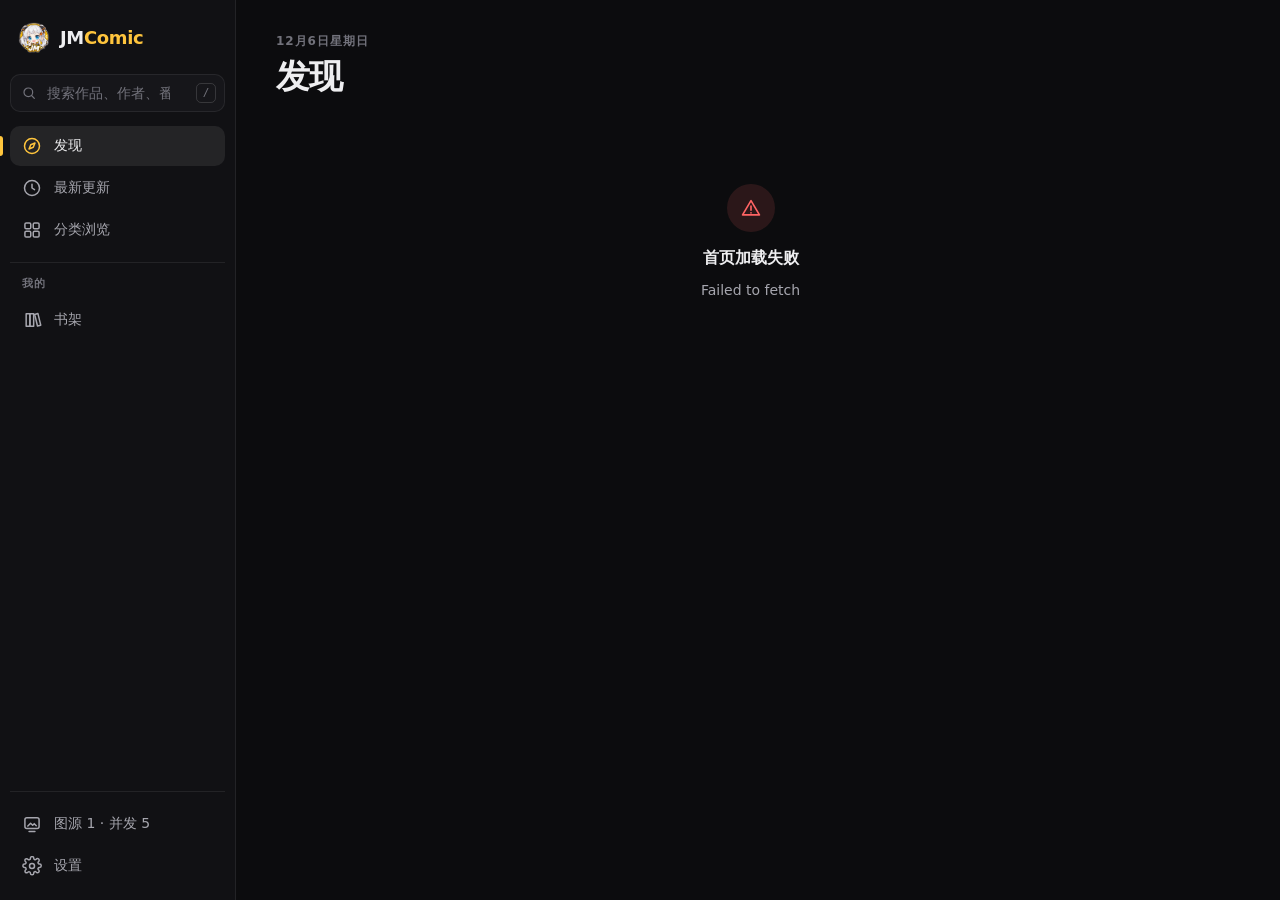
==== index.html @ 0bddd1e0 "Remove common tags section from homepage" ====
<!doctype html>
<html lang="zh-CN">
<head>
    <meta charset="utf-8" />
    <meta name="viewport" content="width=device-width, initial-scale=1, viewport-fit=cover" />
    <meta name="theme-color" content="#0c0c0e" media="(min-width: 1100px) and (min-height: 600px)" />
    <meta name="color-scheme" content="dark" />
    <meta name="apple-mobile-web-app-status-bar-style" content="black-translucent" />
    <link rel="icon" href="./image/b5c2a091-eb74-4b78-99dd-b52dc2a1dfe5.png" />
    <link rel="apple-touch-icon" href="./image/b5c2a091-eb74-4b78-99dd-b52dc2a1dfe5.png" />
    <title>发现 · JMComic</title>
    <link rel="stylesheet" href="./style/app.css" />
    <link rel="stylesheet" href="./style/home.css" />
</head>
<body data-page="index">
    <a class="skip-link" href="#main">跳到主要内容</a>
    <main class="app-main" id="main" tabindex="-1">
        <div class="page home">
            <header class="page-head">
                <div class="page-head-copy">
                    <span class="eyebrow" data-today></span>
                    <h1 class="page-title">发现</h1>
                </div>
            </header>

            <div class="home-layout">
                <section class="random" aria-labelledby="random-title" aria-busy="true">
                    <div class="random-backdrop" aria-hidden="true"><img alt="" /></div>
                    <div class="random-media">
                        <a class="cover random-cover" data-random-cover aria-disabled="true"><img alt="" /></a>
                        <div class="random-pager">
                            <button class="icon-btn" type="button" data-random-prev aria-label="上一本（较早的随机结果）" disabled><svg viewBox="0 0 24 24" width="24" height="24" aria-hidden="true" fill="none" stroke="currentColor" stroke-width="1.8" stroke-linecap="round" stroke-linejoin="round"><path d="m15 6-6 6 6 6"/></svg></button>
                            <span class="random-position mono" data-random-position aria-live="polite">—</span>
                            <button class="icon-btn" type="button" data-random-next aria-label="下一本（较新的随机结果）" disabled><svg viewBox="0 0 24 24" width="24" height="24" aria-hidden="true" fill="none" stroke="currentColor" stroke-width="1.8" stroke-linecap="round" stroke-linejoin="round"><path d="m9 6 6 6-6 6"/></svg></button>
                        </div>
                    </div>
                    <div class="random-copy">
                        <p class="random-kicker">
                            <span class="random-label">随机一本</span>
                            <span class="mono" data-random-id>JM ———</span>
                            <span class="random-status" data-random-status>正在抽取</span>
                        </p>
                        <h2 class="random-title" id="random-title" data-random-title>正在寻找一本有效的作品…</h2>
                        <p class="random-author" data-random-author>&nbsp;</p>
                        <p class="random-description" data-random-description></p>
                        <div class="tag-list random-tags" data-random-tags></div>
                        <dl class="random-stats">
                            <div><dt>章节</dt><dd class="num" data-random-chapters>—</dd></div>
                            <div><dt>页数</dt><dd class="num" data-random-pages>—</dd></div>
                            <div><dt>评论</dt><dd class="num" data-random-comments>—</dd></div>
                            <div><dt>发布</dt><dd class="num" data-random-date>—</dd></div>
                        </dl>
                        <div class="random-actions">
                            <a class="btn btn-primary" data-random-open aria-disabled="true">查看详情</a>
                            <button class="btn btn-outline" type="button" data-random-trigger><svg viewBox="0 0 24 24" width="24" height="24" aria-hidden="true" fill="none" stroke="currentColor" stroke-width="1.8" stroke-linecap="round" stroke-linejoin="round"><path d="M16 4h4v4"/><path d="M4 20 20 4"/><path d="M20 16v4h-4"/><path d="m15 15 5 5"/><path d="M4 4l5 5"/></svg><span data-random-trigger-label>换一本</span></button>
                            <button class="btn btn-outline" type="button" data-random-later hidden><svg viewBox="0 0 24 24" width="24" height="24" aria-hidden="true" fill="none" stroke="currentColor" stroke-width="1.8" stroke-linecap="round" stroke-linejoin="round"><circle cx="12" cy="12" r="8.5"/><path d="M12 7.5V12l3 2"/></svg><span>稍后再看</span></button>
                            <a class="btn btn-ghost" href="./library.html?view=random" data-navigation="same-tab">随机历史</a>
                        </div>
                    </div>
                </section>

                <div class="home-side">
                    <section class="section continue later" aria-labelledby="later-title" hidden>
                        <div class="section-head">
                            <h2 class="section-title" id="later-title">稍后再看</h2>
                            <a class="section-link" href="./library.html?view=later" data-navigation="same-tab">全部</a>
                        </div>
                        <ol class="continue-list later-list"></ol>
                    </section>

                    <section class="section continue reading" aria-labelledby="continue-title" hidden>
                        <div class="section-head">
                            <h2 class="section-title" id="continue-title">继续阅读</h2>
                            <a class="section-link" href="./library.html?view=history" data-navigation="same-tab">全部</a>
                        </div>
                        <ol class="continue-list"></ol>
                    </section>
                </div>


                <div class="shelves" aria-busy="true" aria-live="polite">
                    <div class="loading-row" role="status"><span class="spinner" aria-hidden="true"></span><span>正在整理今日书架</span></div>
                </div>
            </div>
        </div>
    </main>
    <script type="module" src="./src/pages/index.js"></script>
</body>
</html>
---- style/app.css ----
/*
 * JMComic V2 design system.
 * One dark material family: every surface is a luminance step above the canvas,
 * separated by hairlines rather than heavy boxes. The brand yellow is the only accent.
 */

:root {
    color-scheme: dark;

    /* Luminance ladder */
    --bg: #0c0c0e;
    --bg-raised: #111114;
    --surface: #16161a;
    --surface-2: #1d1d22;
    --surface-3: #26262c;
    --elevated: #1f1f24;
    --overlay: rgba(4, 4, 6, 0.62);

    /* Ink */
    --text: #eeeef0;
    --text-2: #a6a6ae;
    --text-3: #72727b;
    --text-inverse: #16120a;

    /* Lines */
    --line: rgba(255, 255, 255, 0.075);
    --line-strong: rgba(255, 255, 255, 0.14);
    --line-inset: inset 0 0 0 1px rgba(255, 255, 255, 0.06);

    /* Brand + semantic */
    --accent: #ffc53d;
    --accent-hover: #ffd466;
    --accent-press: #e9b12e;
    --accent-soft: rgba(255, 197, 61, 0.13);
    --accent-line: rgba(255, 197, 61, 0.42);
    --accent-text: #ffd36b;
    --success: #43d492;
    --success-soft: rgba(67, 212, 146, 0.13);
    --warning: #ff9447;
    --warning-soft: rgba(255, 148, 71, 0.14);
    --error: #ff6464;
    --error-soft: rgba(255, 100, 100, 0.13);
    --info: #66b8ff;
    --info-soft: rgba(102, 184, 255, 0.14);

    /* Interaction washes */
    --hover: rgba(255, 255, 255, 0.055);
    --active: rgba(255, 255, 255, 0.095);
    --selected: rgba(255, 255, 255, 0.08);
    --focus-ring: 0 0 0 2px var(--bg), 0 0 0 4px rgba(255, 197, 61, 0.78);

    /* Materials */
    --material: rgba(22, 22, 26, 0.78);
    --material-strong: rgba(18, 18, 21, 0.9);
    --blur: saturate(1.5) blur(22px);

    /* Depth */
    --shadow-1: 0 1px 2px rgba(0, 0, 0, 0.35);
    --shadow-2: 0 10px 28px -8px rgba(0, 0, 0, 0.6), 0 2px 6px rgba(0, 0, 0, 0.3);
    --shadow-3: 0 24px 60px -12px rgba(0, 0, 0, 0.72), 0 4px 12px rgba(0, 0, 0, 0.35);

    /* Shape */
    --r-xs: 6px;
    --r-sm: 8px;
    --r-md: 10px;
    --r-lg: 14px;
    --r-xl: 18px;

    /* Type */
    --font: -apple-system, BlinkMacSystemFont, "SF Pro Text", "PingFang SC", "Hiragino Sans GB", "Noto Sans CJK SC", "Microsoft YaHei", system-ui, sans-serif;
    --font-display: -apple-system, BlinkMacSystemFont, "SF Pro Display", "PingFang SC", "Hiragino Sans GB", system-ui, sans-serif;
    --font-mono: ui-monospace, "SF Mono", SFMono-Regular, Menlo, Consolas, monospace;

    /* Motion */
    --ease: cubic-bezier(0.2, 0.8, 0.2, 1);
    --ease-out: cubic-bezier(0.16, 1, 0.3, 1);
    --t-fast: 120ms;
    --t-med: 220ms;
    --t-slow: 360ms;

    /* Safe areas */
    --safe-top: env(safe-area-inset-top, 0px);
    --safe-right: env(safe-area-inset-right, 0px);
    --safe-bottom: env(safe-area-inset-bottom, 0px);
    --safe-left: env(safe-area-inset-left, 0px);

    /* Layout (compact defaults: iPhone portrait) */
    --gutter: 16px;
    --nav-w: 0px;
    --tabbar-h: 0px;
    --chrome-bottom: var(--safe-bottom);
    --card-min: 136px;
    --content-max: 1560px;
    --measure: 68ch;
    --control-h: 44px;
}

@media (min-width: 700px) {
    :root {
        --gutter: 28px;
        --nav-w: 76px;
        --tabbar-h: 0px;
        --chrome-bottom: var(--safe-bottom);
        --card-min: 150px;
        --control-h: 40px;
    }
}

@media (min-width: 1100px) {
    :root {
        --gutter: 40px;
        --nav-w: 236px;
        --card-min: 164px;
    }
}

@media (min-width: 1600px) {
    :root {
        --gutter: 56px;
        --card-min: 176px;
    }
}

@media (pointer: coarse) {
    :root { --control-h: 44px; }
}

/* ---------- Base ---------- */

*,
*::before,
*::after { box-sizing: border-box; }

html {
    /* 长短页面都预留滚动条空间，避免切换时内容横向跳动。 */
    scrollbar-gutter: stable;
    -webkit-text-size-adjust: 100%;
    text-size-adjust: 100%;
    background: var(--bg);
    scroll-padding-top: calc(var(--safe-top) + 16px);
    scroll-padding-bottom: calc(var(--chrome-bottom) + 16px);
}

/* 兼容尚不支持 scrollbar-gutter 的浏览器。 */
@supports not (scrollbar-gutter: stable) {
    html { overflow-y: scroll; }
}

body {
    margin: 0;
    min-height: 100vh;
    min-height: 100dvh;
    background: var(--bg);
    color: var(--text);
    font: 400 15px/1.55 var(--font);
    font-feature-settings: "tnum" 0;
    -webkit-font-smoothing: antialiased;
    -moz-osx-font-smoothing: grayscale;
    -webkit-tap-highlight-color: transparent;
    overflow-wrap: break-word;
}

img { display: block; max-width: 100%; }
svg { flex: none; }
a { color: inherit; text-decoration: none; }
button, input, select, textarea { font: inherit; color: inherit; }
button { cursor: pointer; }
button:disabled { cursor: default; }
h1, h2, h3, h4, p, dl, dd, ul, ol, figure { margin: 0; }
ul, ol { padding: 0; list-style: none; }
[hidden] { display: none !important; }
::selection { background: rgba(255, 197, 61, 0.32); color: #fff; }

:focus { outline: none; }
:focus-visible { outline: none; box-shadow: var(--focus-ring); }

.visually-hidden {
    position: absolute !important;
    width: 1px; height: 1px;
    margin: -1px; padding: 0;
    overflow: hidden;
    clip: rect(0 0 0 0);
    white-space: nowrap;
    border: 0;
}

.skip-link {
    position: fixed;
    top: calc(var(--safe-top) + 8px);
    left: calc(var(--safe-left) + 8px);
    z-index: 60;
    padding: 8px 14px;
    border-radius: var(--r-sm);
    background: var(--accent);
    color: var(--text-inverse);
    font-weight: 600;
    transform: translateY(-160%);
}
.skip-link:focus-visible { transform: none; }

.mono { font-family: var(--font-mono); font-variant-numeric: tabular-nums; letter-spacing: 0; }
.num { font-variant-numeric: tabular-nums; }

/* ---------- App shell ---------- */

.app-main {
    min-height: 100vh;
    min-height: 100dvh;
    padding-left: calc(var(--nav-w) + var(--safe-left));
    padding-right: var(--safe-right);
    padding-bottom: calc(var(--chrome-bottom) + 32px);
}

.page {
    width: 100%;
    max-width: calc(var(--content-max) + var(--gutter) * 2);
    margin: 0 auto;
    padding: calc(var(--safe-top) + 20px) var(--gutter) 0;
}

@media (min-width: 700px) {
    .page { padding-top: calc(var(--safe-top) + 32px); }
}

/* Sidebar / rail */
.app-nav {
    position: fixed;
    inset: 0 auto 0 0;
    z-index: 20;
    display: none;
    flex-direction: column;
    width: calc(var(--nav-w) + var(--safe-left));
    padding: calc(var(--safe-top) + 16px) 10px calc(var(--safe-bottom) + 14px) calc(var(--safe-left) + 10px);
    background: var(--bg-raised);
    border-right: 1px solid var(--line);
    overflow-y: auto;
    overscroll-behavior: contain;
    scrollbar-width: none;
}
.app-nav::-webkit-scrollbar { display: none; }

@media (min-width: 700px) {
    .app-nav { display: flex; }
}

.brand {
    display: flex;
    align-items: center;
    gap: 10px;
    min-height: 44px;
    padding: 0 8px;
    margin-bottom: 14px;
    border-radius: var(--r-md);
}
.brand img {
    width: 32px;
    height: 32px;
    border-radius: 50%;
}
.brand-name {
    font: 800 18px/1 var(--font-display);
    letter-spacing: -0.02em;
}
.brand-name b { color: var(--accent); font-weight: inherit; }

.nav-search {
    position: relative;
    margin: 0 0 14px;
}
.nav-search input {
    width: 100%;
    height: 38px;
    padding: 0 40px 0 36px;
    border: 1px solid var(--line);
    border-radius: var(--r-md);
    background: var(--surface);
    font-size: 14px;
    transition: border-color var(--t-fast) var(--ease), background-color var(--t-fast) var(--ease);
}
.nav-search input::placeholder { color: var(--text-3); }
.nav-search input:focus { border-color: var(--accent-line); background: var(--surface-2); box-shadow: none; }
.nav-search svg {
    position: absolute;
    left: 11px;
    top: 50%;
    width: 16px;
    height: 16px;
    color: var(--text-3);
    transform: translateY(-50%);
    pointer-events: none;
}
.nav-search kbd {
    position: absolute;
    right: 9px;
    top: 50%;
    transform: translateY(-50%);
    min-width: 20px;
    padding: 1px 5px;
    border: 1px solid var(--line-strong);
    border-radius: 5px;
    color: var(--text-3);
    font: 500 11px/16px var(--font-mono);
    text-align: center;
}
.nav-item.nav-search-button { display: none; }

.nav-group { display: grid; gap: 2px; }
.nav-group + .nav-group {
    margin-top: 12px;
    padding-top: 12px;
    border-top: 1px solid var(--line);
}
.nav-label {
    padding: 0 12px 6px;
    color: var(--text-3);
    font-size: 11px;
    font-weight: 600;
    letter-spacing: 0.08em;
}

.nav-item {
    position: relative;
    display: flex;
    align-items: center;
    gap: 12px;
    min-height: 40px;
    padding: 0 12px;
    border: 0;
    border-radius: var(--r-md);
    background: transparent;
    color: var(--text-2);
    font-size: 14px;
    font-weight: 500;
    text-align: left;
    transition: background-color var(--t-fast) var(--ease), color var(--t-fast) var(--ease);
}
.nav-item svg { width: 20px; height: 20px; }
.nav-item[aria-current="page"] {
    background: var(--selected);
    color: var(--text);
}
.nav-item[aria-current="page"] svg { color: var(--accent); }
.nav-item[aria-current="page"]::before {
    content: "";
    position: absolute;
    left: -10px;
    top: 10px;
    bottom: 10px;
    width: 3px;
    border-radius: 0 3px 3px 0;
    background: var(--accent);
}
@media (hover: hover) {
    .nav-item:hover { background: var(--hover); color: var(--text); }
}
.nav-item:active { background: var(--active); }
.nav-item .nav-badge { margin-left: auto; }

.nav-footer {
    display: grid;
    gap: 2px;
    margin-top: auto;
    padding-top: 12px;
    border-top: 1px solid var(--line);
}
.nav-account {
    display: flex;
    align-items: center;
    gap: 10px;
    min-height: 52px;
    padding: 8px 10px;
    border: 0;
    border-radius: var(--r-md);
    background: transparent;
    text-align: left;
}
@media (hover: hover) {
    .nav-account:hover { background: var(--hover); }
}
.nav-account:active { background: var(--active); }
.avatar {
    display: grid;
    place-items: center;
    width: 32px;
    height: 32px;
    border-radius: 50%;
    background: var(--surface-3);
    color: var(--text-2);
    font-size: 13px;
    font-weight: 700;
    flex: none;
}
.avatar.is-configured { background: var(--accent-soft); color: var(--accent-text); box-shadow: inset 0 0 0 1px var(--accent-line); }
.avatar svg { width: 18px; height: 18px; }
.nav-account-copy { display: grid; min-width: 0; line-height: 1.3; }
.nav-account-copy strong { font-size: 14px; font-weight: 600; overflow: hidden; text-overflow: ellipsis; white-space: nowrap; }
.nav-account-copy small { color: var(--text-3); font-size: 12px; }

.badge {
    display: inline-grid;
    place-items: center;
    min-width: 18px;
    height: 18px;
    padding: 0 5px;
    border-radius: 9px;
    background: var(--accent);
    color: var(--text-inverse);
    font: 700 11px/1 var(--font);
    font-variant-numeric: tabular-nums;
}

/* Rail: iPad portrait, iPhone landscape */
@media (min-width: 700px) and (max-width: 1099px) {
    .app-nav { align-items: center; padding-inline: calc(var(--safe-left) + 8px) 8px; }
    .brand { padding: 0; justify-content: center; width: 52px; }
    .brand-name, .nav-label, .nav-item-label, .nav-account-copy, .nav-search { display: none; }
    .nav-item.nav-search-button { display: grid; }
    .nav-group, .nav-footer { width: 100%; justify-items: center; }
    .nav-item {
        flex-direction: column;
        justify-content: center;
        gap: 3px;
        width: 58px;
        min-height: 54px;
        padding: 6px 0;
        font-size: 10.5px;
        font-weight: 600;
        letter-spacing: 0.01em;
    }
    .nav-item .nav-item-short { display: block; }
    .nav-item[aria-current="page"]::before { left: -8px; top: 14px; bottom: 14px; }
    .nav-item .nav-badge { position: absolute; top: 4px; right: 6px; margin: 0; }
    .nav-account { justify-content: center; width: 52px; min-height: 52px; padding: 0; }
}
.nav-item-short { display: none; }

@media (min-width: 700px) and (max-width: 1099px) and (max-height: 520px) {
    .app-nav { padding-top: calc(var(--safe-top) + 8px); }
    .brand { margin-bottom: 6px; min-height: 36px; }
    .brand img { width: 26px; height: 26px; }
    .nav-item { min-height: 42px; }
    .nav-item .nav-item-short { display: none; }
    .nav-group + .nav-group { margin-top: 6px; padding-top: 6px; }
}

/* The masthead stays in flow; navigation opens in a full-screen left drawer. */
.mobile-header {
    padding: var(--safe-top) max(16px, var(--safe-right)) 0 max(16px, var(--safe-left));
    border-bottom: 1px solid var(--line);
}
.mobile-masthead { display: flex; align-items: center; gap: 12px; min-height: 64px; }
.mobile-brand { flex: 1; font: 750 25px/1 var(--font-display); letter-spacing: -1px; }
.mobile-brand b { color: var(--accent); }
.mobile-masthead .icon-btn { background: none; border: 0; }
.mobile-navigation { padding: 8px 0 16px; }
.mobile-navigation .nav-item { min-height: 48px; }
.mobile-navigation .nav-item-label { display: inline; }
.mobile-navigation .nav-item-short { display: none; }
.mobile-menu-actions { border-top: 1px solid var(--line); margin-top: 8px; padding-top: 8px; }
@media (max-width: 699px) {
    body:not(.reader-body) .app-main { min-height: calc(100dvh - 64px - var(--safe-top)); }
    body:not(.reader-body) .app-main .page { padding-top: 20px; }
}
@media (min-width: 700px) { .mobile-header { display: none; } }

/* ---------- Page header ---------- */

.page-head {
    display: flex;
    flex-wrap: wrap;
    align-items: flex-end;
    justify-content: space-between;
    gap: 12px 24px;
    margin-bottom: 24px;
}
.page-head-copy { min-width: 0; max-width: var(--measure); }
.eyebrow {
    display: block;
    margin-bottom: 6px;
    color: var(--text-3);
    font-size: 12px;
    font-weight: 600;
    letter-spacing: 0.08em;
}
.page-title {
    font: 700 28px/1.15 var(--font-display);
    letter-spacing: -0.022em;
}
.page-lede {
    margin-top: 8px;
    color: var(--text-2);
    font-size: 15px;
}
.page-actions { display: flex; flex-wrap: wrap; gap: 8px; }

@media (min-width: 700px) {
    .page-title { font-size: 34px; }
    .page-head { margin-bottom: 32px; }
}

.section { margin-top: 40px; }
.section:first-child { margin-top: 0; }
.section-head {
    display: flex;
    align-items: baseline;
    justify-content: space-between;
    gap: 12px;
    margin-bottom: 14px;
}
.section-title {
    font: 700 19px/1.25 var(--font-display);
    letter-spacing: -0.012em;
}
.section-meta { color: var(--text-3); font-size: 13px; }
.section-link {
    display: inline-flex;
    align-items: center;
    gap: 4px;
    min-height: 32px;
    color: var(--accent-text);
    font-size: 14px;
    font-weight: 500;
}
.section-link svg { width: 14px; height: 14px; }
@media (hover: hover) {
    .section-link:hover { color: var(--accent-hover); }
}

/* ---------- Controls ---------- */

.btn {
    --btn-bg: var(--surface-3);
    --btn-fg: var(--text);
    --btn-hover: #2f2f36;
    --btn-press: #37373f;
    position: relative;
    display: inline-flex;
    align-items: center;
    justify-content: center;
    gap: 8px;
    min-height: var(--control-h);
    padding: 0 16px;
    border: 0;
    border-radius: var(--r-md);
    background: var(--btn-bg);
    color: var(--btn-fg);
    font-size: 15px;
    font-weight: 600;
    line-height: 1.2;
    white-space: nowrap;
    user-select: none;
    -webkit-user-select: none;
    transition: background-color var(--t-fast) var(--ease), color var(--t-fast) var(--ease), transform var(--t-fast) var(--ease), box-shadow var(--t-fast) var(--ease), opacity var(--t-fast) var(--ease);
}
.btn svg { width: 18px; height: 18px; }
@media (hover: hover) {
    .btn:hover:not(:disabled):not([aria-disabled="true"]) { background: var(--btn-hover); }
}
.btn:active:not(:disabled):not([aria-disabled="true"]) { background: var(--btn-press); transform: scale(0.98); }
.btn:disabled,
.btn[aria-disabled="true"] { opacity: 0.42; pointer-events: none; }

.btn-primary {
    --btn-bg: var(--accent);
    --btn-fg: var(--text-inverse);
    --btn-hover: var(--accent-hover);
    --btn-press: var(--accent-press);
}
.btn-ghost {
    --btn-bg: transparent;
    --btn-fg: var(--text-2);
    --btn-hover: var(--hover);
    --btn-press: var(--active);
}
.btn-ghost:hover { color: var(--text); }
.btn-outline {
    --btn-bg: transparent;
    --btn-hover: var(--hover);
    --btn-press: var(--active);
    box-shadow: inset 0 0 0 1px var(--line-strong);
}
.btn-danger { --btn-fg: var(--error); }
.btn-sm { min-height: 34px; padding: 0 12px; font-size: 14px; border-radius: var(--r-sm); }
.btn-block { width: 100%; }
.btn.is-on {
    --btn-bg: var(--accent-soft);
    --btn-fg: var(--accent-text);
    --btn-hover: rgba(255, 197, 61, 0.2);
    --btn-press: rgba(255, 197, 61, 0.26);
}
.btn.is-busy { color: transparent; }
.btn.is-busy::after {
    content: "";
    position: absolute;
    width: 16px;
    height: 16px;
    border: 2px solid var(--btn-fg);
    border-right-color: transparent;
    border-radius: 50%;
    animation: spin 700ms linear infinite;
}

.icon-btn {
    display: inline-grid;
    place-items: center;
    width: var(--control-h);
    height: var(--control-h);
    padding: 0;
    border: 0;
    border-radius: var(--r-md);
    background: transparent;
    color: var(--text-2);
    transition: background-color var(--t-fast) var(--ease), color var(--t-fast) var(--ease), transform var(--t-fast) var(--ease);
}
.icon-btn svg { width: 20px; height: 20px; }
@media (hover: hover) {
    .icon-btn:hover:not(:disabled) { background: var(--hover); color: var(--text); }
}
.icon-btn:active:not(:disabled) { background: var(--active); transform: scale(0.95); }
.icon-btn:disabled, .icon-btn[aria-disabled="true"] { opacity: 0.35; pointer-events: none; }
.icon-btn.is-filled { background: var(--surface-2); color: var(--text); }

/* Chips and segmented choices */
.chip-row {
    display: flex;
    flex-wrap: wrap;
    gap: 8px;
}
.chip-row.is-scroll {
    flex-wrap: nowrap;
    overflow-x: auto;
    margin-inline: calc(var(--gutter) * -1);
    padding-inline: var(--gutter);
    scroll-padding-inline: var(--gutter);
    scrollbar-width: none;
    -webkit-overflow-scrolling: touch;
}
.chip-row.is-scroll::-webkit-scrollbar { display: none; }

.chip {
    display: inline-flex;
    align-items: center;
    gap: 6px;
    flex: none;
    min-height: 34px;
    padding: 0 13px;
    border: 0;
    border-radius: var(--r-sm);
    background: var(--surface-2);
    color: var(--text-2);
    font-size: 14px;
    font-weight: 500;
    white-space: nowrap;
    box-shadow: var(--line-inset);
    transition: background-color var(--t-fast) var(--ease), color var(--t-fast) var(--ease), box-shadow var(--t-fast) var(--ease), transform var(--t-fast) var(--ease);
}
.chip span {
    color: var(--text-3);
    font-size: 12px;
    font-variant-numeric: tabular-nums;
}
@media (hover: hover) {
    .chip:hover:not(:disabled) { background: var(--surface-3); color: var(--text); }
}
.chip:active:not(:disabled) { transform: scale(0.97); }
.chip.active,
.chip[aria-pressed="true"],
.chip[aria-checked="true"] {
    background: var(--accent-soft);
    color: var(--accent-text);
    box-shadow: inset 0 0 0 1px var(--accent-line);
}
.chip.active span, .chip[aria-pressed="true"] span { color: var(--accent-text); opacity: 0.8; }
.chip:disabled { opacity: 0.35; cursor: not-allowed; }
@media (pointer: coarse) { .chip { min-height: 38px; } }

.segmented {
    display: inline-flex;
    gap: 2px;
    padding: 3px;
    border-radius: var(--r-md);
    background: var(--surface);
    box-shadow: var(--line-inset);
    max-width: 100%;
    overflow-x: auto;
    scrollbar-width: none;
}
.segmented::-webkit-scrollbar { display: none; }
.segmented button {
    flex: 1 0 auto;
    min-height: 34px;
    padding: 0 14px;
    border: 0;
    border-radius: 7px;
    background: transparent;
    color: var(--text-2);
    font-size: 14px;
    font-weight: 600;
    white-space: nowrap;
    transition: background-color var(--t-fast) var(--ease), color var(--t-fast) var(--ease);
}
@media (hover: hover) {
    .segmented button:hover { color: var(--text); }
}
.segmented button[aria-selected="true"],
.segmented button[aria-pressed="true"],
.segmented button.active {
    background: var(--surface-3);
    color: var(--text);
    box-shadow: var(--shadow-1);
}
.segmented.is-block { display: flex; width: 100%; }
@media (pointer: coarse) { .segmented button { min-height: 38px; } }

/* Tags (links to search) */
.tag-list { display: flex; flex-wrap: wrap; gap: 6px; }
.tag {
    display: inline-flex;
    align-items: center;
    min-height: 28px;
    padding: 0 10px;
    border-radius: var(--r-xs);
    background: var(--surface-2);
    color: var(--text-2);
    font-size: 13px;
    transition: background-color var(--t-fast) var(--ease), color var(--t-fast) var(--ease);
}
@media (hover: hover) {
    a.tag:hover { background: var(--surface-3); color: var(--text); }
}
a.tag:active { background: var(--active); }
@media (pointer: coarse) { .tag { min-height: 32px; } }
.tag.is-compact { min-height: 22px; padding: 0 7px; font-size: 12px; }
@media (pointer: coarse) { .tag.is-compact { min-height: 26px; } }
.tag-more { background: transparent; color: var(--text-3); box-shadow: var(--line-inset); }

/* Tag and author stances set on the settings page: like / fond / soft avoid / dislike */
[data-preference="like"] { --preference: var(--success); --preference-soft: var(--success-soft); }
[data-preference="fond"] { --preference: var(--info); --preference-soft: var(--info-soft); }
[data-preference="avoid"] { --preference: var(--warning); --preference-soft: var(--warning-soft); }
[data-preference="dislike"] { --preference: var(--error); --preference-soft: var(--error-soft); }
.tag[data-preference], a.tag[data-preference]:hover { background: var(--preference-soft); color: var(--preference); }
.tag[data-preference="dislike"] { text-decoration: line-through; text-decoration-thickness: 1px; }
/* Author hits are badges with a symbol, so they read at a glance and without colour. */
.author-name[data-preference] {
    display: inline-flex;
    align-items: center;
    gap: 3px;
    padding: 0 6px;
    border-radius: var(--r-xs);
    background: var(--preference-soft);
    box-shadow: inset 0 0 0 1px var(--preference);
    color: var(--preference);
    font-weight: 700;
    line-height: 1.5;
    white-space: nowrap;
}
.author-name[data-preference]::before { font-size: 0.85em; }
a.author-name { text-underline-offset: 2px; transition: color var(--t-fast) var(--ease); }
@media (hover: hover) {
    a.author-name:not([data-preference]):hover { color: var(--accent-text); text-decoration: underline; }
    a.author-name[data-preference]:hover { text-decoration: underline; }
}
.author-name[data-preference="like"]::before { content: "♥"; }
.author-name[data-preference="dislike"]::before { content: "✕"; }
@media (hover: hover) {
    a.tag[data-preference]:hover { box-shadow: inset 0 0 0 1px currentColor; }
}
.tag-legend { display: flex; flex-wrap: wrap; gap: 6px 16px; color: var(--text-3); font-size: 12px; }
.tag-legend span { display: inline-flex; align-items: center; gap: 6px; }
.tag-legend span::before { content: ""; width: 8px; height: 8px; border-radius: 50%; background: currentColor; }
.tag-legend [data-preference], .preference-group-title[data-preference] { color: var(--preference); }

/* Forms */
.form { display: grid; gap: 16px; }
.form-grid {
    display: grid;
    gap: 16px;
    grid-template-columns: repeat(auto-fit, minmax(min(100%, 220px), 1fr));
}
.form-grid .span-all { grid-column: 1 / -1; }
.field { display: grid; gap: 7px; min-width: 0; }
.field-label {
    color: var(--text-2);
    font-size: 13px;
    font-weight: 600;
}
.field-hint { color: var(--text-3); font-size: 12.5px; }
.input,
.select,
.textarea {
    width: 100%;
    min-height: var(--control-h);
    padding: 0 13px;
    border: 1px solid var(--line-strong);
    border-radius: var(--r-md);
    background: var(--bg-raised);
    color: var(--text);
    font-size: 16px; /* prevents iOS focus zoom */
    transition: border-color var(--t-fast) var(--ease), box-shadow var(--t-fast) var(--ease), background-color var(--t-fast) var(--ease);
    -webkit-appearance: none;
    appearance: none;
}
@media (min-width: 700px) and (pointer: fine) {
    .input, .select, .textarea { font-size: 14.5px; }
}
.input::placeholder, .textarea::placeholder { color: var(--text-3); }
.input:focus, .select:focus, .textarea:focus {
    border-color: var(--accent-line);
    background: var(--surface);
    box-shadow: 0 0 0 3px rgba(255, 197, 61, 0.14);
}
.input[readonly] { color: var(--text-3); background: transparent; border-style: dashed; }
.input:disabled, .select:disabled { opacity: 0.45; }
.textarea { min-height: 112px; padding: 11px 13px; resize: vertical; line-height: 1.55; }
.select {
    padding-right: 36px;
    background-image: url("data:image/svg+xml,%3Csvg xmlns='http://www.w3.org/2000/svg' viewBox='0 0 16 16' fill='none' stroke='%23a6a6ae' stroke-width='1.6' stroke-linecap='round' stroke-linejoin='round'%3E%3Cpath d='m4 6 4 4 4-4'/%3E%3C/svg%3E");
    background-repeat: no-repeat;
    background-position: right 12px center;
    background-size: 14px;
}
.input[type="number"] { font-variant-numeric: tabular-nums; }

/* Switch row */
.switch {
    display: flex;
    align-items: center;
    gap: 14px;
    min-height: var(--control-h);
    cursor: pointer;
}
.switch input {
    position: relative;
    flex: none;
    width: 44px;
    height: 26px;
    margin: 0;
    border-radius: 13px;
    background: var(--surface-3);
    box-shadow: var(--line-inset);
    cursor: pointer;
    transition: background-color var(--t-med) var(--ease);
    -webkit-appearance: none;
    appearance: none;
}
.switch input::after {
    content: "";
    position: absolute;
    top: 3px;
    left: 3px;
    width: 20px;
    height: 20px;
    border-radius: 50%;
    background: #d6d6db;
    box-shadow: 0 1px 3px rgba(0, 0, 0, 0.4);
    transition: transform var(--t-med) var(--ease-out), background-color var(--t-med) var(--ease);
}
.switch input:checked { background: var(--accent); }
.switch input:checked::after { transform: translateX(18px); background: #fff; }
.switch input:disabled { opacity: 0.4; }
.switch-copy { display: grid; gap: 1px; min-width: 0; }
.switch-copy strong { font-size: 15px; font-weight: 500; }
.switch-copy small { color: var(--text-3); font-size: 12.5px; }

/* Inline status text */
.status-line {
    color: var(--text-2);
    font-size: 13.5px;
    min-height: 20px;
}
.status-line.is-success { color: var(--success); }
.status-line.is-warning { color: var(--warning); }
.status-line.is-error { color: var(--error); }

/* Grouped list (settings-style) */
.group {
    border-radius: var(--r-lg);
    background: var(--surface);
    box-shadow: var(--line-inset);
}
.group-row {
    display: flex;
    align-items: center;
    gap: 14px;
    min-height: 52px;
    padding: 10px 16px;
}
.group-row + .group-row { border-top: 1px solid var(--line); }
a.group-row, button.group-row {
    width: 100%;
    border: 0;
    background: transparent;
    text-align: left;
    transition: background-color var(--t-fast) var(--ease);
}
@media (hover: hover) {
    a.group-row:hover, button.group-row:hover { background: var(--hover); }
}
a.group-row:active, button.group-row:active { background: var(--active); }
.group-row:first-child { border-radius: var(--r-lg) var(--r-lg) 0 0; }
.group-row:last-child { border-radius: 0 0 var(--r-lg) var(--r-lg); }
.group-row:only-child { border-radius: var(--r-lg); }
.group-row > svg { width: 20px; height: 20px; color: var(--text-2); }
.group-row-copy { display: grid; min-width: 0; flex: 1; line-height: 1.35; }
.group-row-copy small { color: var(--text-3); font-size: 12.5px; }
.group-row .chevron { width: 16px; height: 16px; color: var(--text-3); margin-left: auto; }

/* Panels: used sparingly for genuinely grouped tools */
.panel {
    padding: 20px;
    border-radius: var(--r-lg);
    background: var(--surface);
    box-shadow: var(--line-inset);
}
@media (min-width: 700px) {
    .panel { padding: 24px; }
}
.panel-head {
    display: flex;
    align-items: flex-start;
    justify-content: space-between;
    gap: 12px;
    margin-bottom: 18px;
}
.panel-title { font: 650 17px/1.3 var(--font-display); }
.panel-sub { margin-top: 3px; color: var(--text-3); font-size: 13px; }

/* Disclosure */
.disclosure > summary {
    display: flex;
    align-items: center;
    gap: 10px;
    min-height: 44px;
    list-style: none;
    cursor: pointer;
    color: var(--text);
    font-weight: 600;
}
.disclosure > summary::-webkit-details-marker { display: none; }
.disclosure > summary .chevron {
    width: 16px;
    height: 16px;
    margin-left: auto;
    color: var(--text-3);
    transition: transform var(--t-med) var(--ease);
}
.disclosure[open] > summary .chevron { transform: rotate(180deg); }
.disclosure > summary small { color: var(--text-3); font-weight: 400; font-size: 13px; }

/* ---------- Comic cards ---------- */

.comic-grid {
    display: grid;
    grid-template-columns: minmax(0, 1fr);
    gap: 12px;
}
@media (min-width: 700px) {
    .comic-grid { grid-template-columns: repeat(auto-fill, minmax(340px, 1fr)); gap: 16px; }
}

.comic-rail {
    display: grid;
    grid-auto-flow: column;
    grid-auto-columns: 128px;
    gap: 12px;
    margin-inline: calc(var(--gutter) * -1);
    padding: 2px var(--gutter) 8px;
    overflow-x: auto;
    overscroll-behavior-x: contain;
    scroll-snap-type: x mandatory;
    scroll-padding-inline: var(--gutter);
    scrollbar-width: none;
    -webkit-overflow-scrolling: touch;
}
.comic-rail::-webkit-scrollbar { display: none; }
.comic-rail > * { scroll-snap-align: start; }
@media (min-width: 700px) {
    .comic-rail { grid-auto-columns: 150px; gap: 18px; }
}
@media (min-width: 1100px) {
    .comic-rail { grid-auto-columns: var(--card-min); }
}

.comic-card {
    display: grid;
    align-content: start;
    gap: 9px;
    min-width: 0;
}
.cover {
    position: relative;
    display: block;
    aspect-ratio: 3 / 4;
    overflow: hidden;
    border-radius: var(--r-sm);
    background: var(--surface-2);
    isolation: isolate;
    transition: transform var(--t-med) var(--ease), box-shadow var(--t-med) var(--ease);
}
.cover::after {
    content: "";
    position: absolute;
    inset: 0;
    border-radius: inherit;
    box-shadow: var(--line-inset);
    pointer-events: none;
}
.cover img {
    width: 100%;
    height: 100%;
    object-fit: cover;
    opacity: 0;
    transition: opacity var(--t-slow) var(--ease);
}
.cover img.is-loaded { opacity: 1; }
.cover.is-error::before {
    content: "封面不可用";
    position: absolute;
    inset: 0;
    display: grid;
    place-items: center;
    color: var(--text-3);
    font-size: 12px;
}
.cover:not(.is-ready)::before {
    content: "";
    position: absolute;
    inset: 0;
    background: linear-gradient(100deg, transparent 30%, rgba(255, 255, 255, 0.035) 50%, transparent 70%) var(--surface-2);
    background-size: 220% 100%;
    animation: shimmer 1.6s linear infinite;
}
.cover.is-error::before { animation: none; background: var(--surface-2); }
.cover-index {
    position: absolute;
    left: 6px;
    top: 6px;
    z-index: 1;
    padding: 2px 6px;
    border-radius: 5px;
    background: rgba(10, 10, 12, 0.72);
    color: var(--text);
    font: 600 11px/1.4 var(--font-mono);
}
@media (hover: hover) {
    a.cover:hover, .comic-card:hover .cover { transform: translateY(-3px); box-shadow: var(--shadow-2); }
}
a.cover:active { transform: scale(0.98); }

.comic-title {
    display: -webkit-box;
    overflow: hidden;
    color: var(--text);
    font-size: 14px;
    font-weight: 600;
    line-height: 1.38;
    -webkit-line-clamp: 2;
    -webkit-box-orient: vertical;
}
.comic-title a { transition: color var(--t-fast) var(--ease); }
@media (hover: hover) {
    .comic-title a:hover { color: var(--accent-text); }
}
.comic-meta {
    margin-top: -5px;
    overflow: hidden;
    color: var(--text-3);
    font-size: 12.5px;
    white-space: nowrap;
    text-overflow: ellipsis;
}

/* Rich cards: cover beside album statistics and tags */

.rich-card {
    grid-template-columns: 104px minmax(0, 1fr);
    grid-template-areas: "cover body" "tags tags";
    align-items: start;
    gap: 12px;
    padding: 10px;
    border-radius: var(--r-md);
    background: var(--surface);
    box-shadow: var(--line-inset);
}
.rich-card > .cover { grid-area: cover; }
/* Bare icon/text buttons added for watch later and search history. */
.later-toggle, .later-remove, .search-history-pick, .search-history-remove, .search-history-foot button {
    padding: 0;
    border: 0;
    background: transparent;
    color: inherit;
    font: inherit;
    cursor: pointer;
    -webkit-appearance: none;
    appearance: none;
}
/* Watch-later toggle in the card's top-right corner; the title leaves room for it. */
.rich-card { position: relative; }
.rich-card .comic-title { padding-right: 30px; }
.later-toggle {
    position: absolute;
    top: 6px;
    right: 6px;
    display: grid;
    place-items: center;
    width: 32px;
    height: 32px;
    border-radius: var(--r-sm);
    color: var(--text-3);
    transition: color var(--t-fast) var(--ease), background-color var(--t-fast) var(--ease);
}
.later-toggle svg { width: 18px; height: 18px; }
.later-toggle[aria-pressed="true"] { background: var(--accent-soft); color: var(--accent-text); }
.later-toggle:disabled { opacity: 0.5; }
@media (hover: hover) {
    .later-toggle:hover { background: var(--hover); color: var(--text); }
}
[data-watch-later].btn[aria-pressed="true"] { color: var(--accent-text); box-shadow: inset 0 0 0 1px var(--accent-text); }
.rich-card-body { grid-area: body; display: grid; align-content: start; gap: 8px; min-width: 0; }
.rich-card .comic-meta { margin-top: -4px; }
/* Wrap instead of truncating so a matched author badge is always visible. */
.rich-card .comic-meta:not(.rich-note) { display: flex; flex-wrap: wrap; align-items: center; gap: 4px; white-space: normal; }
.rich-card [data-detail="authors"] { display: contents; }
/* Cards whose author has a stance get an outline in that colour. */
.rich-card[data-author-preference="like"] { box-shadow: inset 0 0 0 1.5px var(--success); }
.rich-card[data-author-preference="dislike"] { box-shadow: inset 0 0 0 1.5px var(--error); }
.rich-card .rich-note { color: var(--text-2); }
.rich-stats {
    display: grid;
    grid-template-columns: repeat(3, auto);
    justify-content: start;
    gap: 6px 16px;
}
.rich-stats div { min-width: 0; }
.rich-stats dt { color: var(--text-3); font-size: 11px; }
.rich-stats dd { margin-top: 1px; color: var(--text-2); font-size: 13px; white-space: nowrap; font-variant-numeric: tabular-nums; }
/* Full card width under the cover; fitTagRows folds anything past two rows. */
.rich-tags { grid-area: tags; gap: 4px; min-height: 22px; max-height: 48px; overflow: hidden; }
@media (pointer: coarse) { .rich-tags { max-height: 56px; } }
.rich-tags > [hidden] { display: none; }
.rich-card:not([data-details="ready"]):not([data-details="error"]) .rich-tags::before {
    content: "";
    width: 70%;
    height: 22px;
    border-radius: var(--r-xs);
    background: linear-gradient(100deg, transparent 30%, rgba(255, 255, 255, 0.035) 50%, transparent 70%) var(--surface-2);
    background-size: 220% 100%;
    animation: shimmer 1.6s linear infinite;
}
.rich-retry { min-height: 26px; color: var(--text-3); font-size: 12px; text-decoration: underline; text-underline-offset: 3px; }
@media (hover: hover) {
    .rich-retry:hover { color: var(--text); }
}

@media (min-width: 1100px) {
    .rich-card { grid-template-columns: 120px minmax(0, 1fr); gap: 14px; padding: 12px; }
}

/* ---------- Feedback states ---------- */

.state {
    display: grid;
    justify-items: center;
    gap: 10px;
    padding: 56px 20px;
    color: var(--text-2);
    text-align: center;
}
.state.is-compact { padding: 28px 16px; }
.state-icon {
    display: grid;
    place-items: center;
    width: 48px;
    height: 48px;
    margin-bottom: 4px;
    border-radius: 50%;
    background: var(--surface-2);
    color: var(--text-3);
}
.state-icon svg { width: 22px; height: 22px; }
.state.is-error .state-icon { background: var(--error-soft); color: var(--error); }
.state.is-warning .state-icon { background: var(--warning-soft); color: var(--warning); }
.state-title { color: var(--text); font-size: 16px; font-weight: 600; }
.state-message { max-width: 44ch; font-size: 14px; }
.state .btn { margin-top: 6px; }

.spinner {
    width: 22px;
    height: 22px;
    border: 2px solid var(--surface-3);
    border-top-color: var(--accent);
    border-radius: 50%;
    animation: spin 800ms linear infinite;
}
.loading-row {
    display: flex;
    align-items: center;
    justify-content: center;
    gap: 12px;
    min-height: 88px;
    color: var(--text-3);
    font-size: 14px;
}

.feed-footer {
    display: grid;
    justify-items: center;
    gap: 10px;
    padding: 28px 0 8px;
    color: var(--text-3);
    font-size: 13px;
}
.feed-sentinel { height: 1px; }

.skeleton {
    border-radius: var(--r-xs);
    background: linear-gradient(100deg, transparent 30%, rgba(255, 255, 255, 0.035) 50%, transparent 70%) var(--surface-2);
    background-size: 220% 100%;
    animation: shimmer 1.6s linear infinite;
}
.skeleton-line { height: 12px; }

/* ---------- Sheets & dialogs ---------- */

.sheet {
    position: fixed;
    inset: var(--visual-viewport-top, 0px) 0 auto;
    height: 100vh;
    height: var(--visual-viewport-height, 100dvh);
    z-index: 40;
    display: flex;
    align-items: flex-end;
    justify-content: center;
    visibility: hidden;
    pointer-events: none;
}
.sheet.is-open { visibility: visible; pointer-events: auto; }
.sheet-backdrop {
    position: absolute;
    inset: 0;
    border: 0;
    padding: 0;
    background: var(--overlay);
    opacity: 0;
    cursor: default;
    transition: opacity var(--t-med) var(--ease);
}
.sheet.is-open .sheet-backdrop { opacity: 1; }
.sheet-panel {
    position: relative;
    display: flex;
    flex-direction: column;
    width: 100%;
    max-height: calc(var(--visual-viewport-height, 100dvh) - var(--safe-top) - 12px);
    border-radius: var(--r-xl) var(--r-xl) 0 0;
    background: var(--elevated);
    box-shadow: var(--shadow-3), inset 0 1px 0 rgba(255, 255, 255, 0.06);
    transform: translateY(100%);
    transition: transform var(--t-slow) var(--ease-out);
    overscroll-behavior: contain;
}
@supports not (height: 100dvh) {
    .sheet-panel { max-height: calc(100vh - var(--safe-top) - 12px); }
}
.sheet.is-open .sheet-panel { transform: none; }
.sheet-grabber {
    width: 36px;
    height: 5px;
    margin: 8px auto 0;
    border-radius: 3px;
    background: var(--line-strong);
    flex: none;
}
.sheet-head {
    display: flex;
    align-items: center;
    gap: 12px;
    padding: 8px 12px 8px 20px;
    flex: none;
}
.sheet-title { flex: 1; min-width: 0; font: 650 17px/1.3 var(--font-display); }
.sheet-body {
    min-height: 0;
    padding: 4px 20px calc(var(--safe-bottom) + 20px);
    overflow-y: auto;
    overscroll-behavior: contain;
    -webkit-overflow-scrolling: touch;
}

@media (min-width: 700px) {
    .sheet { align-items: center; padding: calc(var(--safe-top) + 24px) calc(var(--safe-right) + 24px) calc(var(--safe-bottom) + 24px) calc(var(--safe-left) + 24px); }
    .sheet-panel {
        width: min(560px, 100%);
        max-height: min(820px, 100%);
        border-radius: var(--r-xl);
        transform: translateY(10px) scale(0.985);
        opacity: 0;
        transition: transform var(--t-med) var(--ease-out), opacity var(--t-med) var(--ease);
    }
    .sheet.is-open .sheet-panel { opacity: 1; }
    .sheet-grabber { display: none; }
    .sheet-head { padding: 16px 14px 8px 24px; }
    .sheet-body { padding: 4px 24px 24px; }
    .sheet.is-wide .sheet-panel { width: min(860px, 100%); }
}

/* Reuse modal focus/scroll management with a horizontal full-screen transition. */
.navigation-drawer { padding: 0; align-items: stretch; overflow: hidden; }
.navigation-drawer .sheet-panel {
    width: 100%; height: 100%; max-height: 100%; border-radius: 0;
    transform: translateX(-100%); opacity: 1;
    padding-top: var(--safe-top);
}
.navigation-drawer.is-open .sheet-panel { transform: translateX(0); }
.navigation-drawer .sheet-grabber { display: none; }
.navigation-drawer .sheet-head { padding: 12px max(16px, var(--safe-right)) 12px max(20px, var(--safe-left)); }
.navigation-drawer .sheet-body { flex: 1; padding-inline: max(20px, var(--safe-left)) max(20px, var(--safe-right)); }
.navigation-drawer .nav-item { flex-direction: row; justify-content: flex-start; width: 100%; }

/* Action list used in the compact "more" sheet */
.action-grid {
    display: grid;
    grid-template-columns: repeat(3, minmax(0, 1fr));
    gap: 8px;
}
.action-tile {
    position: relative;
    display: grid;
    justify-items: center;
    align-content: center;
    gap: 8px;
    min-height: 84px;
    padding: 12px 6px;
    border: 0;
    border-radius: var(--r-lg);
    background: var(--surface-2);
    color: var(--text);
    font-size: 13px;
    font-weight: 500;
    text-align: center;
    transition: background-color var(--t-fast) var(--ease), transform var(--t-fast) var(--ease);
}
.action-tile svg { width: 24px; height: 24px; color: var(--text-2); }
.action-tile[aria-current="page"] { box-shadow: inset 0 0 0 1px var(--accent-line); }
.action-tile[aria-current="page"] svg { color: var(--accent); }
.action-tile:active { transform: scale(0.97); background: var(--surface-3); }
.action-tile .badge { position: absolute; top: 10px; right: 12px; }
.sheet-section + .sheet-section { margin-top: 22px; }
.sheet-section-title {
    margin-bottom: 10px;
    color: var(--text-3);
    font-size: 12px;
    font-weight: 600;
    letter-spacing: 0.08em;
}

/* Source + concurrency pickers */
.source-picker {
    display: grid;
    grid-template-columns: repeat(6, minmax(0, 1fr));
    gap: 6px;
}
.source-picker button,
.batch-picker button {
    min-height: 40px;
    border: 0;
    border-radius: var(--r-sm);
    background: var(--surface-2);
    color: var(--text-2);
    font: 600 14px/1 var(--font-mono);
    box-shadow: var(--line-inset);
    transition: background-color var(--t-fast) var(--ease), color var(--t-fast) var(--ease);
}
.source-picker button[aria-checked="true"],
.batch-picker button[aria-checked="true"] {
    background: var(--accent-soft);
    color: var(--accent-text);
    box-shadow: inset 0 0 0 1px var(--accent-line);
}
@media (hover: hover) {
    .source-picker button:hover, .batch-picker button:hover { color: var(--text); }
}
.batch-picker {
    display: grid;
    grid-template-columns: repeat(7, minmax(0, 1fr));
    gap: 6px;
}
.picker-note { margin-top: 8px; color: var(--text-3); font-size: 12.5px; }

/* Search sheet */
.search-form { position: relative; }
.search-form svg.search-icon {
    position: absolute;
    left: 13px;
    top: 50%;
    width: 18px;
    height: 18px;
    color: var(--text-3);
    transform: translateY(-50%);
    pointer-events: none;
}
.search-form .input { padding-left: 40px; padding-right: 80px; }
.search-form .search-submit {
    position: absolute;
    right: 5px;
    top: 50%;
    transform: translateY(-50%);
}
.search-form .search-submit:active:not(:disabled) { transform: translateY(-50%) scale(0.97); }
.search-form .input::-webkit-search-cancel-button { display: none; }

/* Recent searches: a dropdown under search boxes and a block inside the search sheet */
.search-history-pop {
    position: absolute;
    top: calc(100% + 6px);
    left: 0;
    right: 0;
    z-index: 30;
    padding: 4px;
    border: 1px solid var(--line);
    border-radius: var(--r-md);
    background: var(--surface-2);
    box-shadow: var(--shadow-2);
}
.search-history-list { display: grid; gap: 1px; }
.search-history-list li { display: flex; align-items: center; min-width: 0; border-radius: var(--r-sm); }
.search-history-pick {
    display: flex;
    flex: 1;
    align-items: center;
    gap: 8px;
    min-width: 0;
    min-height: 36px;
    padding: 0 8px;
    color: var(--text-2);
    font-size: 13.5px;
    text-align: left;
}
.search-history-pick svg, .search-history-remove svg { flex-shrink: 0; width: 15px; height: 15px; color: var(--text-3); }
.search-history-pick span { overflow: hidden; white-space: nowrap; text-overflow: ellipsis; }
.search-history-remove { display: grid; place-items: center; flex-shrink: 0; width: 32px; height: 32px; border-radius: var(--r-sm); }
.search-history-foot {
    display: flex;
    align-items: center;
    justify-content: space-between;
    padding: 6px 8px 4px;
    border-top: 1px solid var(--line);
    margin-top: 4px;
    color: var(--text-3);
    font-size: 12px;
}
.search-history-foot button { color: var(--text-3); font-size: 12px; }
.search-history-head { display: flex; align-items: center; justify-content: space-between; gap: 12px; margin-bottom: 6px; }
.search-history-head .sheet-section-title { margin: 0; }
.search-history-section .search-history-pick { min-height: 44px; font-size: 15px; }
@media (hover: hover) {
    .search-history-list li:hover { background: var(--hover); }
    .search-history-list li:hover .search-history-pick { color: var(--text); }
    .search-history-remove:hover svg, .search-history-foot button:hover { color: var(--text); }
}

/* ---------- Toast ---------- */

.toast-region {
    position: fixed;
    left: calc(var(--nav-w) + var(--safe-left));
    right: var(--safe-right);
    bottom: calc(var(--chrome-bottom) + 12px);
    z-index: 50;
    display: grid;
    justify-items: center;
    gap: 8px;
    padding: 0 16px;
    pointer-events: none;
    max-height: calc(var(--visual-viewport-height, 100dvh) - var(--chrome-bottom) - var(--safe-top) - 24px);
    overflow-y: auto;
}
.toast {
    display: flex;
    align-items: flex-start;
    gap: 10px;
    width: fit-content;
    max-width: min(520px, 100%);
    max-height: min(32svh, 240px);
    overflow-y: auto;
    padding: 11px 16px;
    border-radius: var(--r-md);
    background: #2a2a31;
    color: var(--text);
    font-size: 14px;
    line-height: 1.45;
    box-shadow: var(--shadow-3), inset 0 0 0 1px rgba(255, 255, 255, 0.08);
    overflow-wrap: anywhere;
    opacity: 0;
    transform: translateY(8px);
    transition: opacity var(--t-med) var(--ease), transform var(--t-med) var(--ease-out);
    pointer-events: auto;
}
.toast::before {
    content: "";
    flex: none;
    width: 7px;
    height: 7px;
    margin-top: 7px;
    border-radius: 50%;
    background: var(--text-3);
}
.toast.success::before { background: var(--success); }
.toast.warning::before { background: var(--warning); }
.toast.error::before { background: var(--error); }
.toast.show { opacity: 1; transform: none; }

/* ---------- Motion ---------- */

@keyframes spin { to { transform: rotate(360deg); } }
@keyframes shimmer { from { background-position: 120% 0; } to { background-position: -120% 0; } }
@keyframes rise { from { opacity: 0; transform: translateY(8px); } to { opacity: 1; transform: none; } }

.is-entering { animation: rise var(--t-slow) var(--ease-out) both; }

@media (prefers-reduced-motion: reduce) {
    *, *::before, *::after {
        animation-duration: 1ms !important;
        animation-iteration-count: 1 !important;
        transition-duration: 1ms !important;
        scroll-behavior: auto !important;
    }
}

@media (prefers-reduced-transparency: reduce) {
    .reader-bar {
        background: var(--material-strong) !important;
        -webkit-backdrop-filter: none !important;
        backdrop-filter: none !important;
    }
}

@media (prefers-contrast: more) {
    :root {
        --line: rgba(255, 255, 255, 0.18);
        --line-strong: rgba(255, 255, 255, 0.3);
        --text-2: #c4c4cb;
        --text-3: #9a9aa3;
    }
}

/* Account sheet is available on every route, including the reader. */
.account-identity { display: flex; align-items: center; gap: 12px; margin: 18px 0 24px; }
.account-identity > div { min-width: 0; }
.account-identity strong { display: block; font-size: 15px; }
.account-identity small { display: block; margin-top: 4px; font-size: 12px; color: var(--text-2); }
.account-block + .account-block { border-top: 1px solid var(--line-strong); margin-top: 24px; padding-top: 16px; }
.account-block-body { padding-top: 18px; }
.account-block > summary { flex-wrap: wrap; }
.account-block > summary small { font-size: 11px; }
.form-actions { display: flex; flex-wrap: wrap; gap: 10px; }
.account-block .status-line { overflow-wrap: anywhere; }
.account-block .field-hint { overflow-wrap: anywhere; line-height: 1.7; }
.account-block code { font: 12px var(--font-mono); }
@media (pointer: coarse) {
    .chip, .segmented button { min-height: 44px; }
}
---- style/home.css ----
/* Discover page */

.home-layout {
    display: grid;
    grid-template-columns: minmax(0, 1fr);
    grid-template-areas: "random" "side" "shelves";
}
.random { grid-area: random; }
.home-side { grid-area: side; min-width: 0; margin-top: 40px; }
/* The section after a hidden one leads the sidebar, so it drops its own gap. */
.home-side > [hidden] + .continue { margin-top: 0; }
.shelves { grid-area: shelves; margin-top: 36px; min-width: 0; }

@media (min-width: 1360px) {
    .home-layout {
        grid-template-columns: minmax(0, 1fr) 300px;
        grid-template-areas: "random side" "shelves side";
        column-gap: 48px;
        align-items: start;
    }
    .home-side {
        position: sticky;
        top: calc(var(--safe-top) + 24px);
        grid-row: 1 / span 3;
        max-height: calc(100vh - var(--safe-top) - 48px);
        overflow-y: auto;
        scrollbar-width: none;
    }
    .home-side { margin-top: 0; }
    .home-side::-webkit-scrollbar { display: none; }
    .home-side > .continue + .continue { margin-top: 28px; }
    .home-side > [hidden] + .continue { margin-top: 0; }
}

/* ---- Random pick ---- */

.random {
    position: relative;
    display: grid;
    gap: 20px;
    padding: 20px;
    overflow: hidden;
    border-radius: var(--r-xl);
    background: var(--surface);
    box-shadow: var(--line-inset);
    isolation: isolate;
}
.random-backdrop {
    position: absolute;
    inset: 0;
    z-index: -1;
    overflow: hidden;
    pointer-events: none;
}
.random-backdrop img {
    width: 100%;
    height: 100%;
    object-fit: cover;
    opacity: 0;
    filter: blur(44px) saturate(1.25);
    transform: scale(1.35);
    transition: opacity 600ms var(--ease);
}
.random-backdrop img.is-loaded { opacity: 0.26; }
.random-backdrop::after {
    content: "";
    position: absolute;
    inset: 0;
    background: linear-gradient(180deg, rgba(22, 22, 26, 0.2), var(--surface) 88%);
}

.random-media {
    display: grid;
    justify-items: center;
    gap: 10px;
}
.random-cover {
    width: min(43vw, 168px);
    box-shadow: var(--shadow-3);
}
.random-cover[aria-disabled="true"] { pointer-events: none; }
.random.is-loading .random-cover { opacity: 0.6; }
.random-pager {
    display: flex;
    align-items: center;
    gap: 4px;
    color: var(--text-3);
    font-size: 13px;
}
.random-position { min-width: 56px; text-align: center; }

.random-copy { display: grid; align-content: start; gap: 10px; min-width: 0; }
.random-kicker {
    display: flex;
    flex-wrap: wrap;
    align-items: center;
    gap: 6px 12px;
    color: var(--text-3);
    font-size: 12.5px;
}
.random-label {
    color: var(--accent-text);
    font-weight: 700;
    letter-spacing: 0.06em;
}
.random-status { color: var(--text-3); }
.random-title {
    display: -webkit-box;
    overflow: hidden;
    font: 700 22px/1.25 var(--font-display);
    letter-spacing: -0.015em;
    -webkit-line-clamp: 3;
    -webkit-box-orient: vertical;
}
.random-author { color: var(--text-2); font-size: 14px; }
.random-description {
    display: -webkit-box;
    max-width: 62ch;
    overflow: hidden;
    color: var(--text-2);
    font-size: 14px;
    line-height: 1.65;
    -webkit-line-clamp: 2;
    -webkit-box-orient: vertical;
}
.random-description:empty { display: none; }
.random-tags { margin-top: 2px; }
.random-tags:empty { display: none; }
.random-stats {
    display: grid;
    grid-template-columns: repeat(4, minmax(0, 1fr));
    margin-top: 6px;
    padding: 12px 0;
    border-block: 1px solid var(--line);
}
.random-stats div + div { padding-left: 12px; border-left: 1px solid var(--line); }
.random-stats dt { color: var(--text-3); font-size: 12px; }
.random-stats dd { margin-top: 2px; font-size: 16px; font-weight: 650; white-space: nowrap; }
.random-stats div:last-child dd { font-size: 13px; }
.random-actions {
    display: flex;
    flex-wrap: wrap;
    gap: 8px;
    margin-top: 6px;
}
.random-actions .btn-primary,
.random-actions .btn-outline { flex: 1 1 140px; }
.random-actions .btn-ghost { flex: 1 1 100%; }

.is-swapping { animation: random-in var(--t-slow) var(--ease-out) both; }
.random[data-direction="older"] .is-swapping { animation-name: random-in-left; }
@keyframes random-in { from { opacity: 0; transform: translateX(14px); } to { opacity: 1; transform: none; } }
@keyframes random-in-left { from { opacity: 0; transform: translateX(-14px); } to { opacity: 1; transform: none; } }

@media (min-width: 700px) {
    .random {
        grid-template-columns: 200px minmax(0, 1fr);
        gap: 32px;
        padding: 28px;
        align-items: start;
    }
    .random-cover { width: 100%; }
    .random-title { font-size: 26px; }
    .random-description { -webkit-line-clamp: 4; }
    .random-actions .btn-primary,
    .random-actions .btn-outline,
    .random-actions .btn-ghost { flex: 0 0 auto; }
}
@media (max-width: 699px) {
    .random { gap: 12px; padding: 18px; }
    .random-pager { gap: 0; }
    .random-pager .icon-btn { width: 44px; height: 44px; }
    .random-status { flex-basis: 100%; font-size: 11px; }
    .random-tags { max-height: 34px; overflow: hidden; }
    .random-stats { display: none; }
    .random-actions .btn-primary, .random-actions .btn-outline { flex-basis: 100px; }
}
@media (min-width: 1100px) {
    .random { grid-template-columns: 240px minmax(0, 1fr); padding: 32px; gap: 40px; }
    .random-title { font-size: 30px; }
}

/* ---- Continue reading ---- */

.continue-list {
    display: grid;
    grid-auto-flow: column;
    grid-auto-columns: minmax(232px, 72%);
    gap: 10px;
    margin-inline: calc(var(--gutter) * -1);
    padding: 0 var(--gutter) 4px;
    overflow-x: auto;
    scroll-snap-type: x mandatory;
    scroll-padding-inline: var(--gutter);
    scrollbar-width: none;
}
.continue-list::-webkit-scrollbar { display: none; }
.continue-item {
    display: grid;
    grid-template-columns: 52px minmax(0, 1fr);
    align-items: center;
    gap: 12px;
    padding: 8px;
    border-radius: var(--r-md);
    background: var(--surface);
    scroll-snap-align: start;
    box-shadow: var(--line-inset);
}
.continue-item .cover { border-radius: var(--r-xs); }
.continue-copy { display: grid; gap: 3px; min-width: 0; }
.continue-title {
    overflow: hidden;
    font-size: 14px;
    font-weight: 600;
    white-space: nowrap;
    text-overflow: ellipsis;
}
.continue-meta { overflow: hidden; color: var(--text-3); font-size: 12px; white-space: nowrap; text-overflow: ellipsis; }
.continue-meta .author-name { color: inherit; }
.later-item { grid-template-columns: 52px minmax(0, 1fr) auto; }
.later-remove {
    display: grid;
    place-items: center;
    width: 32px;
    height: 32px;
    border-radius: var(--r-sm);
    color: var(--text-3);
}
.later-remove svg { width: 16px; height: 16px; }
@media (hover: hover) {
    .continue-title:hover, .continue-meta a.author-name:hover { color: var(--accent-text); }
    .later-remove:hover { background: var(--hover); color: var(--text); }
}

@media (min-width: 700px) {
    .continue-list { grid-auto-columns: 280px; }
}
@media (min-width: 1360px) {
    .continue-list {
        grid-auto-flow: row;
        grid-auto-columns: auto;
        gap: 2px;
        margin: 0;
        padding: 0;
        overflow: visible;
    }
    .continue-item {
        grid-template-columns: 44px minmax(0, 1fr);
    }
    .later-item { grid-template-columns: 44px minmax(0, 1fr) auto; }
    .continue-item {
        padding: 8px;
        background: transparent;
        box-shadow: none;
        transition: background-color var(--t-fast) var(--ease);
    }
    .continue-item:hover { background: var(--hover); }
}

/* ---- Shelves ---- */

.shelf-sub { margin-left: 6px; color: var(--text-3); font-size: 13px; font-weight: 500; letter-spacing: 0; }
/* On iPhone each shelf is a swipeable rail; wider screens use the shared .comic-grid. */
@media (max-width: 699px) {
    .shelf-items {
        grid-template-columns: none;
        grid-auto-flow: column;
        grid-auto-columns: min(320px, 86%);
        margin-inline: calc(var(--gutter) * -1);
        padding: 2px var(--gutter) 6px;
        overflow-x: auto;
        overscroll-behavior-x: contain;
        scroll-snap-type: x mandatory;
        scroll-padding-inline: var(--gutter);
        scrollbar-width: none;
        -webkit-overflow-scrolling: touch;
    }
    .shelf-items::-webkit-scrollbar { display: none; }
    .shelf-items > * { scroll-snap-align: start; }
}

.shelves > .tag-legend { margin-bottom: -8px; }
@media (min-width: 1100px) {
    .shelf-items { grid-template-columns: repeat(auto-fill, minmax(360px, 1fr)); }
}
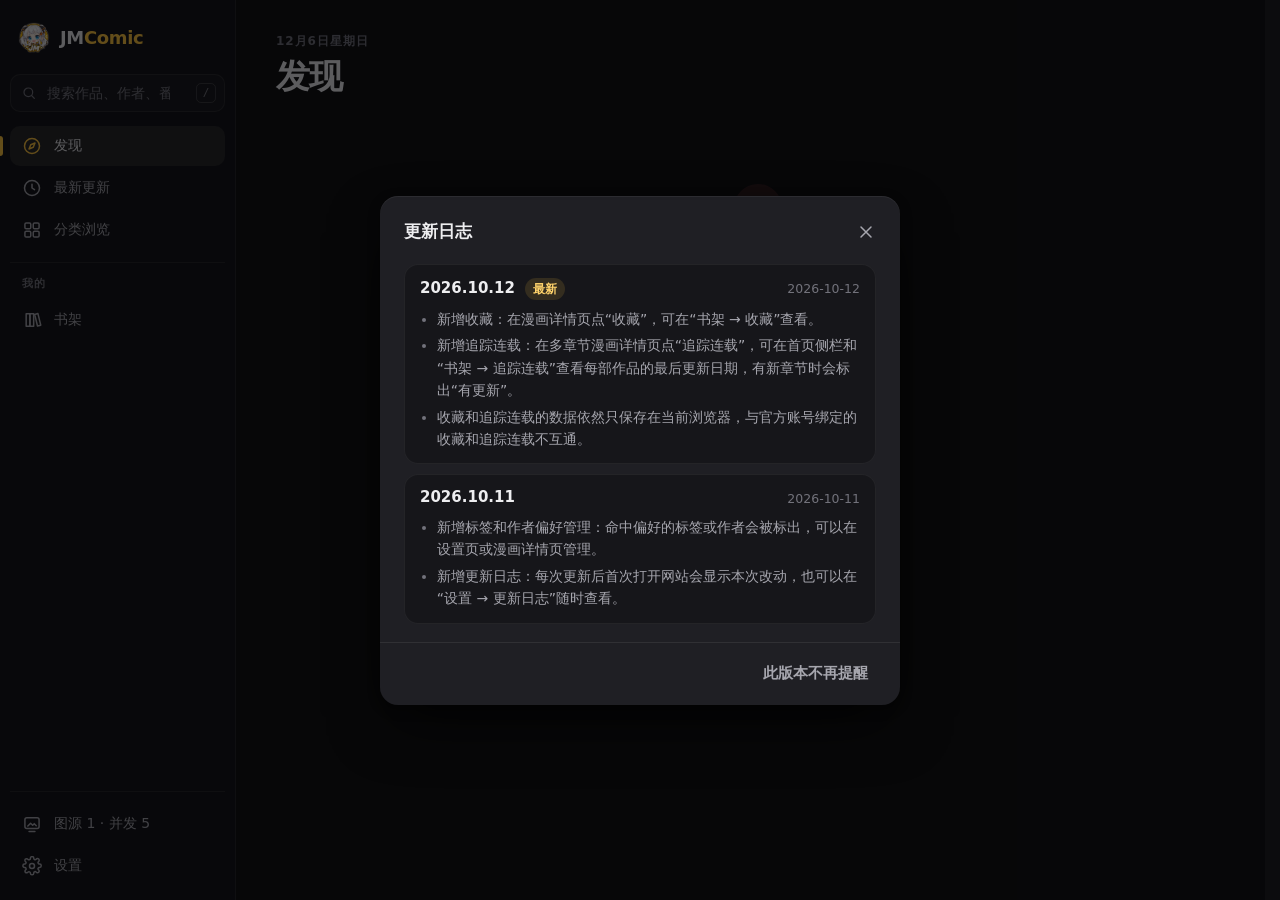
==== commit 645a5f1c: "update" ====
--- a/index.html
+++ b/index.html
@@ -68,6 +68,14 @@
                         <ol class="continue-list later-list"></ol>
                     </section>
 
+                    <section class="section continue tracking" aria-labelledby="tracking-title" hidden>
+                        <div class="section-head">
+                            <h2 class="section-title" id="tracking-title">追踪连载</h2>
+                            <a class="section-link" href="./library.html?view=tracking" data-navigation="same-tab">全部</a>
+                        </div>
+                        <ol class="continue-list"></ol>
+                    </section>
+
                     <section class="section continue reading" aria-labelledby="continue-title" hidden>
                         <div class="section-head">
                             <h2 class="section-title" id="continue-title">继续阅读</h2>
--- a/style/app.css
+++ b/style/app.css
@@ -1126,6 +1126,7 @@
 .rich-card[data-author-preference="like"] { box-shadow: inset 0 0 0 1.5px var(--success); }
 .rich-card[data-author-preference="dislike"] { box-shadow: inset 0 0 0 1.5px var(--error); }
 .rich-card .rich-note { color: var(--text-2); }
+.rich-card .rich-note.is-highlight { color: var(--accent-text); font-weight: 600; }
 .rich-stats {
     display: grid;
     grid-template-columns: repeat(3, auto);
@@ -1317,6 +1318,58 @@
 .navigation-drawer .sheet-head { padding: 12px max(16px, var(--safe-right)) 12px max(20px, var(--safe-left)); }
 .navigation-drawer .sheet-body { flex: 1; padding-inline: max(20px, var(--safe-left)) max(20px, var(--safe-right)); }
 .navigation-drawer .nav-item { flex-direction: row; justify-content: flex-start; width: 100%; }
+
+/* Changelog: a centred dialog on every size; close top-right, dismiss bottom-right. */
+.changelog-sheet {
+    align-items: center;
+    padding: calc(var(--safe-top) + 16px) calc(var(--safe-right) + 16px) calc(var(--safe-bottom) + 16px) calc(var(--safe-left) + 16px);
+    z-index: 45;
+}
+.changelog-sheet .sheet-panel {
+    width: min(520px, 100%);
+    max-height: min(640px, 100%);
+    border-radius: var(--r-xl);
+    transform: translateY(10px) scale(0.985);
+    opacity: 0;
+    transition: transform var(--t-med) var(--ease-out), opacity var(--t-med) var(--ease);
+}
+.changelog-sheet.is-open .sheet-panel { transform: none; opacity: 1; }
+.changelog-sheet .sheet-grabber { display: none; }
+.changelog-sheet .sheet-head { padding: 14px 12px 6px 20px; }
+.changelog-sheet .sheet-body { padding: 4px 20px 16px; }
+.changelog-footer {
+    display: flex;
+    justify-content: flex-end;
+    flex: none;
+    padding: 10px 12px 12px;
+    border-top: 1px solid var(--line);
+}
+.changelog-footer[hidden] { display: none; }
+.changelog-list { display: grid; gap: 10px; }
+.changelog-entry {
+    padding: 14px 16px;
+    border-radius: var(--r-lg);
+    background: var(--surface);
+    box-shadow: var(--line-inset);
+}
+.changelog-entry-head { display: flex; align-items: center; flex-wrap: wrap; gap: 6px 10px; margin-bottom: 8px; }
+.changelog-version { font: 650 15px/1.3 var(--font-display); font-variant-numeric: tabular-nums; }
+.changelog-latest {
+    padding: 2px 8px;
+    border-radius: 999px;
+    background: var(--accent-soft);
+    color: var(--accent-text);
+    font-size: 12px;
+    font-weight: 600;
+}
+.changelog-date { margin-left: auto; color: var(--text-3); font-size: 12.5px; font-variant-numeric: tabular-nums; }
+.changelog-items { display: grid; gap: 4px; padding-left: 1.2em; list-style: disc; color: var(--text-2); font-size: 14px; line-height: 1.6; }
+.changelog-items li::marker { color: var(--text-3); }
+@media (min-width: 700px) {
+    .changelog-sheet .sheet-head { padding: 16px 14px 8px 24px; }
+    .changelog-sheet .sheet-body { padding: 4px 24px 18px; }
+    .changelog-footer { padding-inline: 16px; }
+}
 
 /* Action list used in the compact "more" sheet */
 .action-grid {
--- a/style/home.css
+++ b/style/home.css
@@ -217,6 +217,7 @@
 }
 .continue-meta { overflow: hidden; color: var(--text-3); font-size: 12px; white-space: nowrap; text-overflow: ellipsis; }
 .continue-meta .author-name { color: inherit; }
+.continue-item.is-highlight .continue-meta { color: var(--accent-text); }
 .later-item { grid-template-columns: 52px minmax(0, 1fr) auto; }
 .later-remove {
     display: grid;
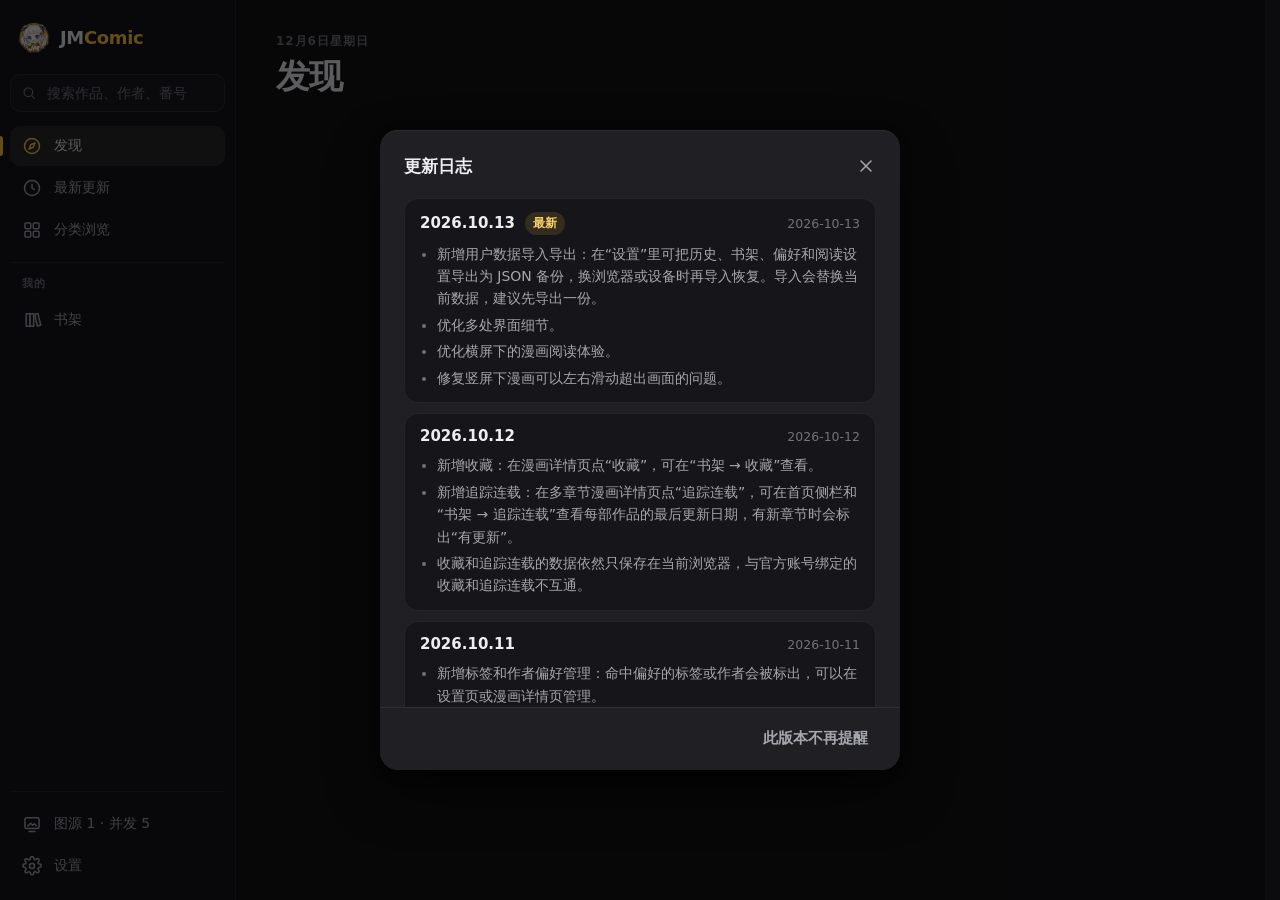
==== commit b42fb8bc: "update" ====
--- a/index.html
+++ b/index.html
@@ -26,40 +26,38 @@
             <div class="home-layout">
                 <section class="random" aria-labelledby="random-title" aria-busy="true">
                     <div class="random-backdrop" aria-hidden="true"><img alt="" /></div>
-                    <div class="random-media">
-                        <a class="cover random-cover" data-random-cover aria-disabled="true"><img alt="" /></a>
+                    <div class="random-head">
+                        <p class="random-kicker">
+                            <span class="random-label">随机一本</span>
+                            <span class="mono" data-random-id>JM ———</span>
+                        </p>
                         <div class="random-pager">
                             <button class="icon-btn" type="button" data-random-prev aria-label="上一本（较早的随机结果）" disabled><svg viewBox="0 0 24 24" width="24" height="24" aria-hidden="true" fill="none" stroke="currentColor" stroke-width="1.8" stroke-linecap="round" stroke-linejoin="round"><path d="m15 6-6 6 6 6"/></svg></button>
-                            <span class="random-position mono" data-random-position aria-live="polite">—</span>
+                            <a class="random-history" href="./library.html?view=random" data-navigation="same-tab" title="查看随机历史"><span class="mono" data-random-position aria-live="polite">—</span></a>
                             <button class="icon-btn" type="button" data-random-next aria-label="下一本（较新的随机结果）" disabled><svg viewBox="0 0 24 24" width="24" height="24" aria-hidden="true" fill="none" stroke="currentColor" stroke-width="1.8" stroke-linecap="round" stroke-linejoin="round"><path d="m9 6 6 6-6 6"/></svg></button>
                         </div>
                     </div>
+                    <a class="cover random-cover" data-random-cover aria-disabled="true"><img alt="" /></a>
                     <div class="random-copy">
-                        <p class="random-kicker">
-                            <span class="random-label">随机一本</span>
-                            <span class="mono" data-random-id>JM ———</span>
-                            <span class="random-status" data-random-status>正在抽取</span>
-                        </p>
                         <h2 class="random-title" id="random-title" data-random-title>正在寻找一本有效的作品…</h2>
                         <p class="random-author" data-random-author>&nbsp;</p>
-                        <p class="random-description" data-random-description></p>
-                        <div class="tag-list random-tags" data-random-tags></div>
-                        <dl class="random-stats">
-                            <div><dt>章节</dt><dd class="num" data-random-chapters>—</dd></div>
-                            <div><dt>页数</dt><dd class="num" data-random-pages>—</dd></div>
-                            <div><dt>评论</dt><dd class="num" data-random-comments>—</dd></div>
-                            <div><dt>发布</dt><dd class="num" data-random-date>—</dd></div>
-                        </dl>
-                        <div class="random-actions">
-                            <a class="btn btn-primary" data-random-open aria-disabled="true">查看详情</a>
-                            <button class="btn btn-outline" type="button" data-random-trigger><svg viewBox="0 0 24 24" width="24" height="24" aria-hidden="true" fill="none" stroke="currentColor" stroke-width="1.8" stroke-linecap="round" stroke-linejoin="round"><path d="M16 4h4v4"/><path d="M4 20 20 4"/><path d="M20 16v4h-4"/><path d="m15 15 5 5"/><path d="M4 4l5 5"/></svg><span data-random-trigger-label>换一本</span></button>
-                            <button class="btn btn-outline" type="button" data-random-later hidden><svg viewBox="0 0 24 24" width="24" height="24" aria-hidden="true" fill="none" stroke="currentColor" stroke-width="1.8" stroke-linecap="round" stroke-linejoin="round"><circle cx="12" cy="12" r="8.5"/><path d="M12 7.5V12l3 2"/></svg><span>稍后再看</span></button>
-                            <a class="btn btn-ghost" href="./library.html?view=random" data-navigation="same-tab">随机历史</a>
-                        </div>
+                        <p class="random-status" data-random-status>正在抽取</p>
+                    </div>
+                    <dl class="random-stats">
+                        <div><dt>章节</dt><dd class="num" data-random-chapters>—</dd></div>
+                        <div><dt>页数</dt><dd class="num" data-random-pages>—</dd></div>
+                        <div><dt>观看</dt><dd class="num" data-random-views>—</dd></div>
+                        <div><dt>喜欢</dt><dd class="num" data-random-likes>—</dd></div>
+                    </dl>
+                    <div class="tag-list random-tags" data-random-tags></div>
+                    <div class="random-actions">
+                        <a class="btn btn-primary" data-random-open aria-disabled="true">查看详情</a>
+                        <button class="btn btn-outline" type="button" data-random-trigger><svg viewBox="0 0 24 24" width="24" height="24" aria-hidden="true" fill="none" stroke="currentColor" stroke-width="1.8" stroke-linecap="round" stroke-linejoin="round"><path d="M16 4h4v4"/><path d="M4 20 20 4"/><path d="M20 16v4h-4"/><path d="m15 15 5 5"/><path d="M4 4l5 5"/></svg><span data-random-trigger-label>换一本</span></button>
+                        <button class="btn btn-outline" type="button" data-random-later disabled><svg viewBox="0 0 24 24" width="24" height="24" aria-hidden="true" fill="none" stroke="currentColor" stroke-width="1.8" stroke-linecap="round" stroke-linejoin="round"><circle cx="12" cy="12" r="8.5"/><path d="M12 7.5V12l3 2"/></svg><span>稍后再看</span></button>
                     </div>
                 </section>
 
-                <div class="home-side">
+                <div class="home-side" data-pending>
                     <section class="section continue later" aria-labelledby="later-title" hidden>
                         <div class="section-head">
                             <h2 class="section-title" id="later-title">稍后再看</h2>
--- a/style/app.css
+++ b/style/app.css
@@ -270,7 +270,7 @@
 .nav-search input {
     width: 100%;
     height: 38px;
-    padding: 0 40px 0 36px;
+    padding: 0 12px 0 36px;
     border: 1px solid var(--line);
     border-radius: var(--r-md);
     background: var(--surface);
@@ -288,19 +288,6 @@
     color: var(--text-3);
     transform: translateY(-50%);
     pointer-events: none;
-}
-.nav-search kbd {
-    position: absolute;
-    right: 9px;
-    top: 50%;
-    transform: translateY(-50%);
-    min-width: 20px;
-    padding: 1px 5px;
-    border: 1px solid var(--line-strong);
-    border-radius: 5px;
-    color: var(--text-3);
-    font: 500 11px/16px var(--font-mono);
-    text-align: center;
 }
 .nav-item.nav-search-button { display: none; }
 
@@ -958,6 +945,10 @@
 @media (min-width: 700px) {
     .comic-grid { grid-template-columns: repeat(auto-fill, minmax(340px, 1fr)); gap: 16px; }
 }
+/* Tablet portrait (iPad mini 612px – iPad Air 688px of content): two columns instead of one. */
+@media (min-width: 700px) and (max-width: 1099px) {
+    .comic-grid { grid-template-columns: repeat(auto-fill, minmax(290px, 1fr)); }
+}
 
 .comic-rail {
     display: grid;
@@ -1029,8 +1020,9 @@
     inset: 0;
     background: linear-gradient(100deg, transparent 30%, rgba(255, 255, 255, 0.035) 50%, transparent 70%) var(--surface-2);
     background-size: 220% 100%;
-    animation: shimmer 1.6s linear infinite;
-}
+}
+/* Shimmer only while a request is in flight; off-screen pending covers stay still (battery). */
+.cover.is-loading:not(.is-ready)::before { animation: shimmer 1.6s linear infinite; }
 .cover.is-error::before { animation: none; background: var(--surface-2); }
 .cover-index {
     position: absolute;
@@ -1116,7 +1108,6 @@
 @media (hover: hover) {
     .later-toggle:hover { background: var(--hover); color: var(--text); }
 }
-[data-watch-later].btn[aria-pressed="true"] { color: var(--accent-text); box-shadow: inset 0 0 0 1px var(--accent-text); }
 .rich-card-body { grid-area: body; display: grid; align-content: start; gap: 8px; min-width: 0; }
 .rich-card .comic-meta { margin-top: -4px; }
 /* Wrap instead of truncating so a matched author badge is always visible. */
@@ -1147,13 +1138,21 @@
     border-radius: var(--r-xs);
     background: linear-gradient(100deg, transparent 30%, rgba(255, 255, 255, 0.035) 50%, transparent 70%) var(--surface-2);
     background-size: 220% 100%;
-    animation: shimmer 1.6s linear infinite;
-}
+}
+.rich-card:is([data-details="queued"], [data-details="loading"]) .rich-tags::before { animation: shimmer 1.6s linear infinite; }
 .rich-retry { min-height: 26px; color: var(--text-3); font-size: 12px; text-decoration: underline; text-underline-offset: 3px; }
 @media (hover: hover) {
     .rich-retry:hover { color: var(--text); }
 }
 
+@media (min-width: 700px) {
+    /* Narrow two-column cards: short columns keep their width, the date column gives way. */
+    .rich-stats { grid-template-columns: repeat(3, minmax(0, max-content)); column-gap: 12px; }
+    .rich-stats dd { overflow: hidden; text-overflow: ellipsis; }
+}
+@media (min-width: 700px) and (max-width: 1099px) {
+    .rich-card { grid-template-columns: 96px minmax(0, 1fr); }
+}
 @media (min-width: 1100px) {
     .rich-card { grid-template-columns: 120px minmax(0, 1fr); gap: 14px; padding: 12px; }
 }
--- a/style/home.css
+++ b/style/home.css
@@ -11,7 +11,7 @@
 .home-side > [hidden] + .continue { margin-top: 0; }
 .shelves { grid-area: shelves; margin-top: 36px; min-width: 0; }
 
-@media (min-width: 1360px) {
+@media (min-width: 1440px) {
     .home-layout {
         grid-template-columns: minmax(0, 1fr) 300px;
         grid-template-areas: "random side" "shelves side";
@@ -30,20 +30,36 @@
     .home-side::-webkit-scrollbar { display: none; }
     .home-side > .continue + .continue { margin-top: 28px; }
     .home-side > [hidden] + .continue { margin-top: 0; }
+    /* Nothing saved yet: drop the empty sidebar column instead of leaving a gap.
+       While the library loads ([data-pending]) the column stays reserved, so the
+       usual case — saved items — doesn't squeeze the main column in afterwards. */
+    .home-layout:not(:has(.home-side > .continue:not([hidden]), .home-side[data-pending])) {
+        grid-template-columns: minmax(0, 1fr);
+        grid-template-areas: "random" "shelves";
+    }
+    .home-layout:not(:has(.home-side > .continue:not([hidden]), .home-side[data-pending])) .home-side { display: none; }
 }
 
 /* ---- Random pick ---- */
 
+/* One grid at every width: a header row (label + pager), cover beside title and
+   stats, tags, then one row of equally styled actions. Phones keep the cover small
+   and run the tags full width; wider screens let the cover span every row. */
 .random {
     position: relative;
     display: grid;
-    gap: 20px;
-    padding: 20px;
+    grid-template-columns: 124px minmax(0, 1fr);
+    grid-template-rows: auto auto 1fr auto auto;
+    grid-template-areas: "head head" "cover copy" "cover stats" "tags tags" "actions actions";
+    align-items: start;
+    gap: 14px 14px;
+    padding: 16px;
     overflow: hidden;
     border-radius: var(--r-xl);
     background: var(--surface);
     box-shadow: var(--line-inset);
     isolation: isolate;
+    container-type: inline-size;
 }
 .random-backdrop {
     position: absolute;
@@ -69,83 +85,161 @@
     background: linear-gradient(180deg, rgba(22, 22, 26, 0.2), var(--surface) 88%);
 }
 
-.random-media {
-    display: grid;
-    justify-items: center;
-    gap: 10px;
-}
-.random-cover {
-    width: min(43vw, 168px);
-    box-shadow: var(--shadow-3);
-}
-.random-cover[aria-disabled="true"] { pointer-events: none; }
-.random.is-loading .random-cover { opacity: 0.6; }
-.random-pager {
+.random-head {
+    grid-area: head;
     display: flex;
     align-items: center;
-    gap: 4px;
-    color: var(--text-3);
-    font-size: 13px;
-}
-.random-position { min-width: 56px; text-align: center; }
-
-.random-copy { display: grid; align-content: start; gap: 10px; min-width: 0; }
+    justify-content: space-between;
+    gap: 12px;
+    min-width: 0;
+}
 .random-kicker {
     display: flex;
-    flex-wrap: wrap;
-    align-items: center;
-    gap: 6px 12px;
+    align-items: baseline;
+    gap: 10px;
+    min-width: 0;
+    overflow: hidden;
     color: var(--text-3);
     font-size: 12.5px;
+    white-space: nowrap;
 }
 .random-label {
     color: var(--accent-text);
     font-weight: 700;
     letter-spacing: 0.06em;
 }
-.random-status { color: var(--text-3); }
+/* Prev · history count · next, unframed. The count links to the full history. */
+.random-pager {
+    display: flex;
+    flex: none;
+    align-items: center;
+    margin-right: -6px;
+}
+.random-pager .icon-btn { width: 34px; height: 34px; border-radius: var(--r-sm); }
+.random-pager .icon-btn svg { width: 18px; height: 18px; }
+@media (pointer: coarse) {
+    .random-pager .icon-btn { width: 38px; }
+}
+.random-history {
+    display: inline-flex;
+    align-items: center;
+    min-width: 56px;
+    height: 34px;
+    padding: 0 4px;
+    justify-content: center;
+    border-radius: var(--r-sm);
+    color: var(--text-2);
+    font-size: 12.5px;
+    transition: background-color var(--t-fast) var(--ease), color var(--t-fast) var(--ease);
+}
+@media (hover: hover) {
+    .random-history:hover { background: var(--hover); color: var(--accent-text); }
+}
+.random-history:active { background: var(--active); }
+
+/* The cover stretches over the rows it spans, so its edges line up with the
+   text beside it; the image crops slightly when that isn't exactly 3:4. */
+.random-cover {
+    grid-area: cover;
+    align-self: stretch;
+    width: 100%;
+    height: auto;
+    min-height: 0;
+    aspect-ratio: auto;
+    box-shadow: var(--shadow-3);
+}
+.random-cover img { position: absolute; inset: 0; }
+.random-cover[aria-disabled="true"] { pointer-events: none; }
+.random.is-loading .random-cover { opacity: 0.6; }
+
+/* Every text slot keeps a fixed height, so drawing another comic never resizes the card. */
+.random-copy { grid-area: copy; display: grid; align-content: start; gap: 6px; min-width: 0; }
 .random-title {
     display: -webkit-box;
-    overflow: hidden;
-    font: 700 22px/1.25 var(--font-display);
-    letter-spacing: -0.015em;
-    -webkit-line-clamp: 3;
-    -webkit-box-orient: vertical;
-}
-.random-author { color: var(--text-2); font-size: 14px; }
-.random-description {
-    display: -webkit-box;
-    max-width: 62ch;
-    overflow: hidden;
-    color: var(--text-2);
-    font-size: 14px;
-    line-height: 1.65;
+    min-height: calc(2em * 1.3);
+    overflow: hidden;
+    font: 700 17px/1.3 var(--font-display);
+    letter-spacing: -0.01em;
     -webkit-line-clamp: 2;
     -webkit-box-orient: vertical;
 }
-.random-description:empty { display: none; }
-.random-tags { margin-top: 2px; }
-.random-tags:empty { display: none; }
+.random-author,
+.random-status {
+    min-height: 1.5em;
+    overflow: hidden;
+    font-size: 13px;
+    line-height: 1.5;
+    white-space: nowrap;
+    text-overflow: ellipsis;
+}
+.random-author { color: var(--text-2); }
+.random-status { color: var(--text-3); font-size: 12px; }
+.random-status:empty { display: none; }
+
 .random-stats {
-    display: grid;
-    grid-template-columns: repeat(4, minmax(0, 1fr));
-    margin-top: 6px;
-    padding: 12px 0;
-    border-block: 1px solid var(--line);
-}
-.random-stats div + div { padding-left: 12px; border-left: 1px solid var(--line); }
-.random-stats dt { color: var(--text-3); font-size: 12px; }
-.random-stats dd { margin-top: 2px; font-size: 16px; font-weight: 650; white-space: nowrap; }
-.random-stats div:last-child dd { font-size: 13px; }
+    grid-area: stats;
+    align-self: end;
+    display: grid;
+    grid-template-columns: repeat(2, minmax(0, 1fr));
+    gap: 8px 12px;
+    min-width: 0;
+}
+.random-stats dt { color: var(--text-3); font-size: 11.5px; }
+.random-stats dd { margin-top: 1px; overflow: hidden; font-size: 14px; font-weight: 650; white-space: nowrap; text-overflow: ellipsis; }
+
+/* Phones: one swipeable row, so every tag stays reachable without changing the card height. */
+.random-tags {
+    grid-area: tags;
+    flex-wrap: nowrap;
+    min-width: 0;
+    overflow-x: auto;
+    overscroll-behavior-x: contain;
+    scrollbar-width: none;
+    -webkit-overflow-scrolling: touch;
+}
+.random-tags::-webkit-scrollbar { display: none; }
+.random-tags > * { flex: none; }
+.random-tags:empty { min-height: 28px; }
+@media (pointer: coarse) { .random-tags:empty { min-height: 32px; } }
+
 .random-actions {
-    display: flex;
-    flex-wrap: wrap;
+    grid-area: actions;
+    display: grid;
+    grid-template-columns: minmax(0, 1fr) minmax(0, 1fr) var(--control-h);
     gap: 8px;
-    margin-top: 6px;
-}
-.random-actions .btn-primary,
-.random-actions .btn-outline { flex: 1 1 140px; }
-.random-actions .btn-ghost { flex: 1 1 100%; }
+}
+.random-actions .btn { min-width: 0; padding: 0 12px; }
+/* Drawing only dims the content; the busy spinner is the progress cue. */
+.random-actions .btn.is-busy:disabled { opacity: 1; }
+.random-actions [data-random-later][aria-pressed="true"] {
+    --btn-bg: var(--accent-soft);
+    --btn-fg: var(--accent-text);
+    --btn-hover: rgba(255, 197, 61, 0.2);
+    --btn-press: rgba(255, 197, 61, 0.26);
+    box-shadow: inset 0 0 0 1px var(--accent-line);
+}
+/* A narrow card makes 稍后再看 a square icon button; its label stays for screen readers. */
+@container (max-width: 759px) {
+    .random-actions [data-random-later] { padding: 0; }
+    .random-actions [data-random-later] span {
+        position: absolute;
+        width: 1px;
+        height: 1px;
+        overflow: hidden;
+        clip: rect(0 0 0 0);
+        white-space: nowrap;
+    }
+}
+/* Phones: the header row sits close to the card edge and the cover. */
+@media (max-width: 699px) {
+    .random { padding-top: 8px; }
+    .random-head { margin-bottom: -4px; }
+    .random-pager .icon-btn, .random-history { height: 32px; }
+}
+@media (max-width: 379px) {
+    .random { grid-template-columns: 108px minmax(0, 1fr); gap: 14px 12px; }
+    .random-stats dd { font-size: 13px; }
+}
 
 .is-swapping { animation: random-in var(--t-slow) var(--ease-out) both; }
 .random[data-direction="older"] .is-swapping { animation-name: random-in-left; }
@@ -154,30 +248,39 @@
 
 @media (min-width: 700px) {
     .random {
-        grid-template-columns: 200px minmax(0, 1fr);
-        gap: 32px;
-        padding: 28px;
-        align-items: start;
-    }
-    .random-cover { width: 100%; }
-    .random-title { font-size: 26px; }
-    .random-description { -webkit-line-clamp: 4; }
-    .random-actions .btn-primary,
-    .random-actions .btn-outline,
-    .random-actions .btn-ghost { flex: 0 0 auto; }
-}
-@media (max-width: 699px) {
-    .random { gap: 12px; padding: 18px; }
-    .random-pager { gap: 0; }
-    .random-pager .icon-btn { width: 44px; height: 44px; }
-    .random-status { flex-basis: 100%; font-size: 11px; }
-    .random-tags { max-height: 34px; overflow: hidden; }
-    .random-stats { display: none; }
-    .random-actions .btn-primary, .random-actions .btn-outline { flex-basis: 100px; }
+        grid-template-columns: 216px minmax(0, 1fr);
+        grid-template-rows: auto auto auto auto 1fr;
+        grid-template-areas: "cover head" "cover copy" "cover tags" "cover stats" "cover actions";
+        gap: 14px 28px;
+        padding: 24px;
+    }
+    .random-copy { gap: 8px; }
+    .random-title { font-size: 24px; line-height: 1.25; min-height: calc(2em * 1.25); }
+    .random-author { font-size: 14px; }
+    .random-status { margin-top: -4px; }
+    /* Up to two wrapped rows of tags. */
+    .random-tags { flex-wrap: wrap; max-height: 62px; overflow: hidden; }
+    .random-stats {
+        align-self: start;
+        grid-template-columns: repeat(4, minmax(0, 1fr));
+        gap: 0;
+        padding: 12px 0;
+        border-block: 1px solid var(--line);
+    }
+    .random-stats div + div { padding-left: 14px; border-left: 1px solid var(--line); }
+    .random-stats dt { font-size: 12px; }
+    .random-stats dd { margin-top: 2px; font-size: 16px; }
+    .random-actions { align-self: end; }
+}
+@media (min-width: 700px) and (pointer: coarse) { .random-tags { max-height: 70px; } }
+@container (min-width: 760px) {
+    .random-actions { display: flex; }
+    /* Same width for all three, wide enough for “已在稍后再看”, so toggling never shifts the row. */
+    .random-actions .btn { flex: 0 0 auto; min-width: 140px; }
 }
 @media (min-width: 1100px) {
-    .random { grid-template-columns: 240px minmax(0, 1fr); padding: 32px; gap: 40px; }
-    .random-title { font-size: 30px; }
+    .random { grid-template-columns: 248px minmax(0, 1fr); gap: 16px 36px; padding: 28px; }
+    .random-title { font-size: 28px; }
 }
 
 /* ---- Continue reading ---- */
@@ -236,7 +339,7 @@
 @media (min-width: 700px) {
     .continue-list { grid-auto-columns: 280px; }
 }
-@media (min-width: 1360px) {
+@media (min-width: 1440px) {
     .continue-list {
         grid-auto-flow: row;
         grid-auto-columns: auto;
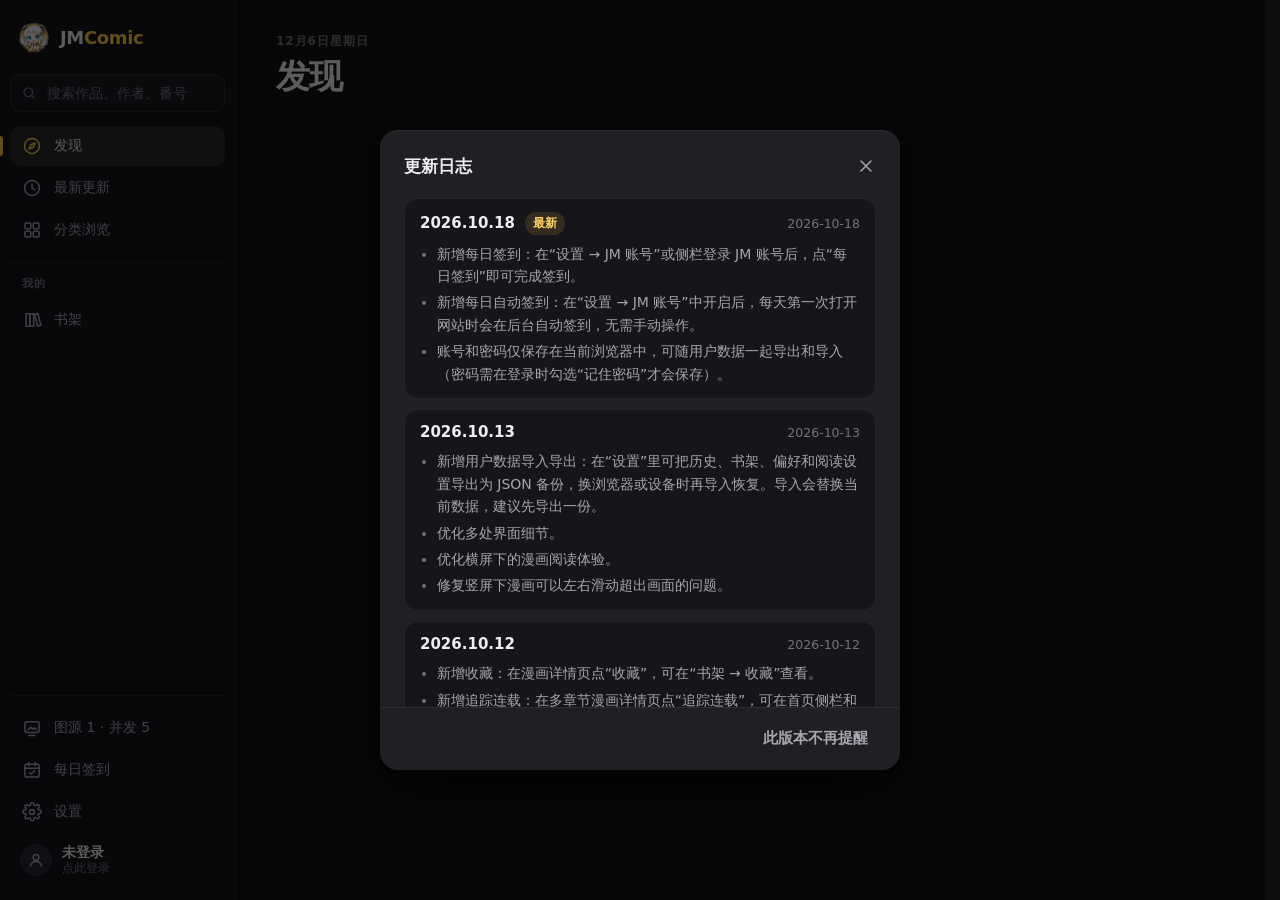
==== commit 292b92de: "update" ====
--- a/index.html
+++ b/index.html
@@ -6,8 +6,8 @@
     <meta name="theme-color" content="#0c0c0e" media="(min-width: 1100px) and (min-height: 600px)" />
     <meta name="color-scheme" content="dark" />
     <meta name="apple-mobile-web-app-status-bar-style" content="black-translucent" />
-    <link rel="icon" href="./image/b5c2a091-eb74-4b78-99dd-b52dc2a1dfe5.png" />
-    <link rel="apple-touch-icon" href="./image/b5c2a091-eb74-4b78-99dd-b52dc2a1dfe5.png" />
+    <link rel="icon" href="./image/logo-64.png" />
+    <link rel="apple-touch-icon" href="./apple-touch-icon.png" />
     <title>发现 · JMComic</title>
     <link rel="stylesheet" href="./style/app.css" />
     <link rel="stylesheet" href="./style/home.css" />
@@ -33,7 +33,7 @@
                         </p>
                         <div class="random-pager">
                             <button class="icon-btn" type="button" data-random-prev aria-label="上一本（较早的随机结果）" disabled><svg viewBox="0 0 24 24" width="24" height="24" aria-hidden="true" fill="none" stroke="currentColor" stroke-width="1.8" stroke-linecap="round" stroke-linejoin="round"><path d="m15 6-6 6 6 6"/></svg></button>
-                            <a class="random-history" href="./library.html?view=random" data-navigation="same-tab" title="查看随机历史"><span class="mono" data-random-position aria-live="polite">—</span></a>
+                            <a class="random-history" href="./library?view=random" data-navigation="same-tab" title="查看随机历史"><span class="mono" data-random-position aria-live="polite">—</span></a>
                             <button class="icon-btn" type="button" data-random-next aria-label="下一本（较新的随机结果）" disabled><svg viewBox="0 0 24 24" width="24" height="24" aria-hidden="true" fill="none" stroke="currentColor" stroke-width="1.8" stroke-linecap="round" stroke-linejoin="round"><path d="m9 6 6 6-6 6"/></svg></button>
                         </div>
                     </div>
@@ -41,7 +41,7 @@
                     <div class="random-copy">
                         <h2 class="random-title" id="random-title" data-random-title>正在寻找一本有效的作品…</h2>
                         <p class="random-author" data-random-author>&nbsp;</p>
-                        <p class="random-status" data-random-status>正在抽取</p>
+                        <p class="random-status" data-random-status></p>
                     </div>
                     <dl class="random-stats">
                         <div><dt>章节</dt><dd class="num" data-random-chapters>—</dd></div>
@@ -61,7 +61,7 @@
                     <section class="section continue later" aria-labelledby="later-title" hidden>
                         <div class="section-head">
                             <h2 class="section-title" id="later-title">稍后再看</h2>
-                            <a class="section-link" href="./library.html?view=later" data-navigation="same-tab">全部</a>
+                            <a class="section-link" href="./library?view=later" data-navigation="same-tab">全部</a>
                         </div>
                         <ol class="continue-list later-list"></ol>
                     </section>
@@ -69,7 +69,7 @@
                     <section class="section continue tracking" aria-labelledby="tracking-title" hidden>
                         <div class="section-head">
                             <h2 class="section-title" id="tracking-title">追踪连载</h2>
-                            <a class="section-link" href="./library.html?view=tracking" data-navigation="same-tab">全部</a>
+                            <a class="section-link" href="./library?view=tracking" data-navigation="same-tab">全部</a>
                         </div>
                         <ol class="continue-list"></ol>
                     </section>
@@ -77,7 +77,7 @@
                     <section class="section continue reading" aria-labelledby="continue-title" hidden>
                         <div class="section-head">
                             <h2 class="section-title" id="continue-title">继续阅读</h2>
-                            <a class="section-link" href="./library.html?view=history" data-navigation="same-tab">全部</a>
+                            <a class="section-link" href="./library?view=history" data-navigation="same-tab">全部</a>
                         </div>
                         <ol class="continue-list"></ol>
                     </section>
--- a/style/app.css
+++ b/style/app.css
@@ -748,6 +748,25 @@
     a.author-name:not([data-preference]):hover { color: var(--accent-text); text-decoration: underline; }
     a.author-name[data-preference]:hover { text-decoration: underline; }
 }
+/* "+N" for authors folded away; on the detail page it is a button that lists them all. */
+.author-more {
+    display: inline-block;
+    padding: 0 5px;
+    border: 0;
+    border-radius: var(--r-xs);
+    background: transparent;
+    box-shadow: var(--line-inset);
+    color: var(--text-3);
+    font: inherit;
+    font-size: 0.92em;
+    font-variant-numeric: tabular-nums;
+    line-height: 1.5;
+    white-space: nowrap;
+}
+button.author-more { color: var(--text-2); cursor: pointer; -webkit-appearance: none; appearance: none; }
+@media (hover: hover) {
+    button.author-more:hover { background: var(--hover); color: var(--text); }
+}
 .author-name[data-preference="like"]::before { content: "♥"; }
 .author-name[data-preference="dislike"]::before { content: "✕"; }
 @media (hover: hover) {
@@ -1063,19 +1082,18 @@
     text-overflow: ellipsis;
 }
 
-/* Rich cards: cover beside album statistics and tags */
-
+/* Rich cards: cover beside the title, album statistics and tags. The cover sets the card
+   height and the body fills it: title on its top edge, stats on its bottom edge, tags in
+   between. A body taller than the cover stretches the cover (cropped). */
 .rich-card {
-    grid-template-columns: 104px minmax(0, 1fr);
-    grid-template-areas: "cover body" "tags tags";
-    align-items: start;
-    gap: 12px;
-    padding: 10px;
+    grid-template-columns: 120px minmax(0, 1fr);
+    align-items: stretch;
+    gap: 10px;
+    padding: 8px;
     border-radius: var(--r-md);
     background: var(--surface);
     box-shadow: var(--line-inset);
 }
-.rich-card > .cover { grid-area: cover; }
 /* Bare icon/text buttons added for watch later and search history. */
 .later-toggle, .later-remove, .search-history-pick, .search-history-remove, .search-history-foot button {
     padding: 0;
@@ -1108,28 +1126,39 @@
 @media (hover: hover) {
     .later-toggle:hover { background: var(--hover); color: var(--text); }
 }
-.rich-card-body { grid-area: body; display: grid; align-content: start; gap: 8px; min-width: 0; }
-.rich-card .comic-meta { margin-top: -4px; }
-/* Wrap instead of truncating so a matched author badge is always visible. */
-.rich-card .comic-meta:not(.rich-note) { display: flex; flex-wrap: wrap; align-items: center; gap: 4px; white-space: normal; }
+.rich-card > .cover { align-self: stretch; }
+.rich-card-body { display: flex; flex-direction: column; gap: 6px; min-width: 0; }
+.rich-card .comic-meta { margin-top: -3px; }
+/* One line whatever the author count: stance hits lead and only a few names show (the
+   rest fold into "+N"); long names shrink with an ellipsis so a badge always stays visible. */
+.rich-card .comic-meta:not(.rich-note) { display: flex; align-items: center; gap: 4px; }
 .rich-card [data-detail="authors"] { display: contents; }
+.rich-card .comic-meta .author-name { display: block; flex: 0 1 auto; min-width: 0; overflow: hidden; text-overflow: ellipsis; white-space: nowrap; }
+.rich-card .comic-meta .author-name[data-preference]::before { margin-right: 3px; }
+.rich-card .comic-meta .author-more { flex: none; }
 /* Cards whose author has a stance get an outline in that colour. */
 .rich-card[data-author-preference="like"] { box-shadow: inset 0 0 0 1.5px var(--success); }
 .rich-card[data-author-preference="dislike"] { box-shadow: inset 0 0 0 1.5px var(--error); }
 .rich-card .rich-note { color: var(--text-2); }
 .rich-card .rich-note.is-highlight { color: var(--accent-text); font-weight: 600; }
+/* One icon row; the date wraps under the counts when the card is narrow. */
 .rich-stats {
-    display: grid;
-    grid-template-columns: repeat(3, auto);
-    justify-content: start;
-    gap: 6px 16px;
-}
-.rich-stats div { min-width: 0; }
-.rich-stats dt { color: var(--text-3); font-size: 11px; }
-.rich-stats dd { margin-top: 1px; color: var(--text-2); font-size: 13px; white-space: nowrap; font-variant-numeric: tabular-nums; }
-/* Full card width under the cover; fitTagRows folds anything past two rows. */
-.rich-tags { grid-area: tags; gap: 4px; min-height: 22px; max-height: 48px; overflow: hidden; }
-@media (pointer: coarse) { .rich-tags { max-height: 56px; } }
+    display: flex;
+    flex-wrap: wrap;
+    align-items: center;
+    gap: 2px 8px;
+    color: var(--text-2);
+    font-size: 12px;
+    line-height: 16px;
+}
+.rich-stats div { display: inline-flex; align-items: center; gap: 3px; min-width: 0; }
+.rich-stats svg { flex: none; width: 13px; height: 13px; color: var(--text-3); }
+.rich-stats dd { white-space: nowrap; font-variant-numeric: tabular-nums; }
+.rich-stats [data-detail="date"] { color: var(--text-3); }
+/* Takes the height the cover leaves between meta and stats (at least one row) without
+   adding to the card's height; rich-cards.js folds the tags that do not fit into "+N". */
+.rich-tags { flex: 1 0 0; height: 0; min-height: 22px; gap: 4px; align-content: flex-start; overflow: hidden; }
+@media (pointer: coarse) { .rich-tags { min-height: 26px; } }
 .rich-tags > [hidden] { display: none; }
 .rich-card:not([data-details="ready"]):not([data-details="error"]) .rich-tags::before {
     content: "";
@@ -1145,16 +1174,11 @@
     .rich-retry:hover { color: var(--text); }
 }
 
-@media (min-width: 700px) {
-    /* Narrow two-column cards: short columns keep their width, the date column gives way. */
-    .rich-stats { grid-template-columns: repeat(3, minmax(0, max-content)); column-gap: 12px; }
-    .rich-stats dd { overflow: hidden; text-overflow: ellipsis; }
-}
 @media (min-width: 700px) and (max-width: 1099px) {
-    .rich-card { grid-template-columns: 96px minmax(0, 1fr); }
+    .rich-card { grid-template-columns: 112px minmax(0, 1fr); gap: 12px; padding: 10px; }
 }
 @media (min-width: 1100px) {
-    .rich-card { grid-template-columns: 120px minmax(0, 1fr); gap: 14px; padding: 12px; }
+    .rich-card { grid-template-columns: 128px minmax(0, 1fr); gap: 14px; padding: 12px; }
 }
 
 /* ---------- Feedback states ---------- */
--- a/style/home.css
+++ b/style/home.css
@@ -209,8 +209,8 @@
     gap: 8px;
 }
 .random-actions .btn { min-width: 0; padding: 0 12px; }
-/* Drawing only dims the content; the busy spinner is the progress cue. */
-.random-actions .btn.is-busy:disabled { opacity: 1; }
+/* Drawing only dims the content; the button label is the progress cue. */
+.random-actions .btn.is-drawing:disabled { opacity: 1; }
 .random-actions [data-random-later][aria-pressed="true"] {
     --btn-bg: var(--accent-soft);
     --btn-fg: var(--accent-text);
@@ -369,7 +369,7 @@
     .shelf-items {
         grid-template-columns: none;
         grid-auto-flow: column;
-        grid-auto-columns: min(320px, 86%);
+        grid-auto-columns: min(340px, 88%);
         margin-inline: calc(var(--gutter) * -1);
         padding: 2px var(--gutter) 6px;
         overflow-x: auto;
@@ -381,6 +381,12 @@
     }
     .shelf-items::-webkit-scrollbar { display: none; }
     .shelf-items > * { scroll-snap-align: start; }
+    /* Narrow rail cards: a larger cover and room for two tag rows (stats often wrap here). */
+    .shelf-items .rich-card { grid-template-columns: 128px minmax(0, 1fr); }
+    .shelf-items .rich-tags { min-height: 48px; }
+}
+@media (max-width: 699px) and (pointer: coarse) {
+    .shelf-items .rich-tags { min-height: 56px; }
 }
 
 .shelves > .tag-legend { margin-bottom: -8px; }
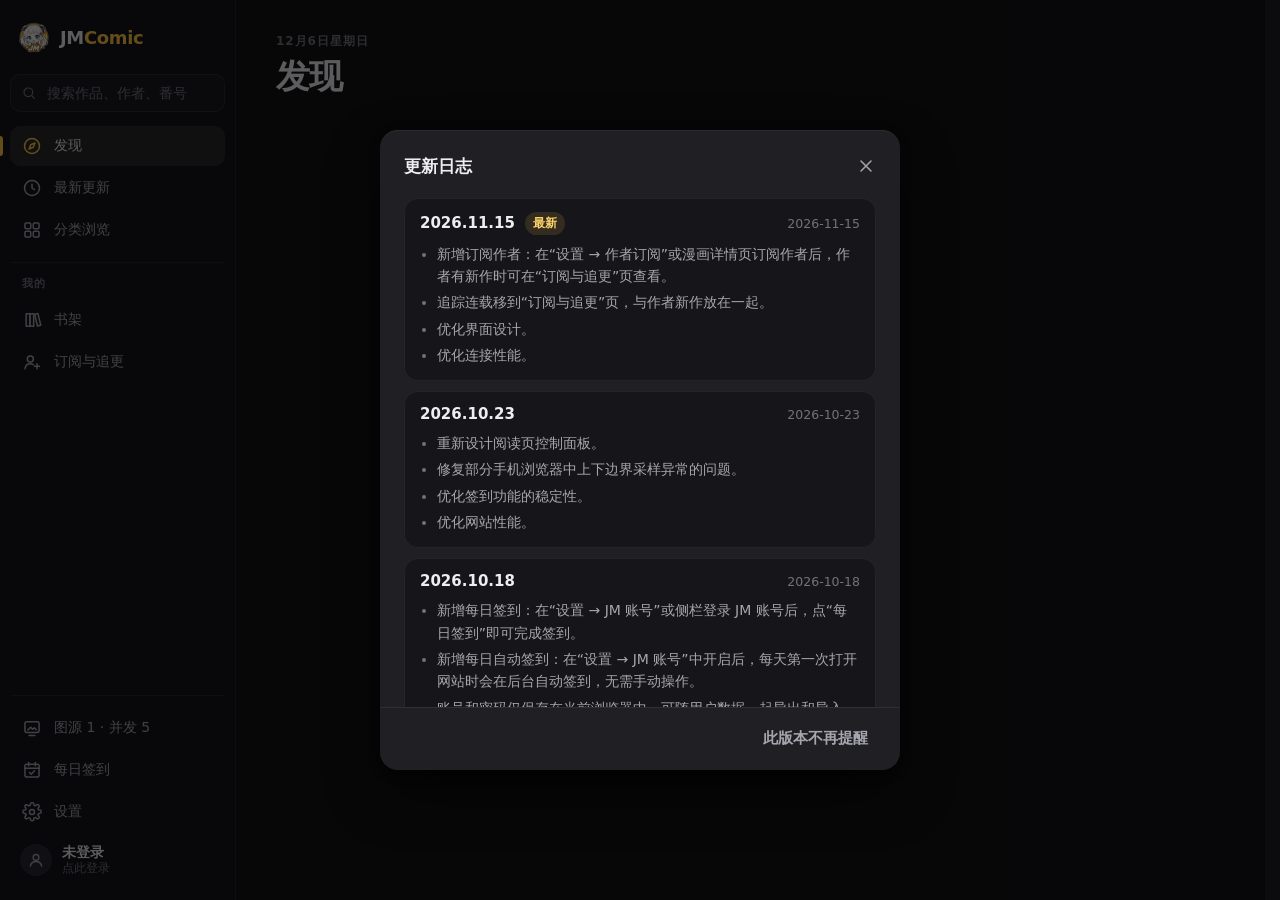
==== commit 34514505: "update" ====
--- a/index.html
+++ b/index.html
@@ -69,7 +69,7 @@
                     <section class="section continue tracking" aria-labelledby="tracking-title" hidden>
                         <div class="section-head">
                             <h2 class="section-title" id="tracking-title">追踪连载</h2>
-                            <a class="section-link" href="./library?view=tracking" data-navigation="same-tab">全部</a>
+                            <a class="section-link" href="./subscriptions?view=tracking" data-navigation="same-tab">全部</a>
                         </div>
                         <ol class="continue-list"></ol>
                     </section>
--- a/style/app.css
+++ b/style/app.css
@@ -279,7 +279,7 @@
 }
 .nav-search input::placeholder { color: var(--text-3); }
 .nav-search input:focus { border-color: var(--accent-line); background: var(--surface-2); box-shadow: none; }
-.nav-search svg {
+.nav-search > svg {
     position: absolute;
     left: 11px;
     top: 50%;
@@ -1084,7 +1084,7 @@
 
 /* Rich cards: cover beside the title, album statistics and tags. The cover sets the card
    height and the body fills it: title on its top edge, stats on its bottom edge, tags in
-   between. A body taller than the cover stretches the cover (cropped). */
+   between. On phones a body taller than the cover stretches the cover (cropped). */
 .rich-card {
     grid-template-columns: 120px minmax(0, 1fr);
     align-items: stretch;
@@ -1128,6 +1128,15 @@
 }
 .rich-card > .cover { align-self: stretch; }
 .rich-card-body { display: flex; flex-direction: column; gap: 6px; min-width: 0; }
+/* From 700px the cover always leaves the body 20px+ to spare, so nothing needs stretching:
+   the body ignores its content when sized and the cover keeps its own ratio. Safari then
+   lays out only the changed card when details or a cover load, not every card on the page
+   (a stretched aspect-ratio cover alone made each change cost ~30ms on the home page).
+   Phone rails keep stretching, where a few cards run past the cover. */
+@media (min-width: 700px) {
+    .rich-card > .cover { align-self: start; }
+    .rich-card-body { contain: size layout; }
+}
 .rich-card .comic-meta { margin-top: -3px; }
 /* One line whatever the author count: stance hits lead and only a few names show (the
    rest fold into "+N"); long names shrink with an ellipsis so a badge always stays visible. */
@@ -1155,6 +1164,31 @@
 .rich-stats svg { flex: none; width: 13px; height: 13px; color: var(--text-3); }
 .rich-stats dd { white-space: nowrap; font-variant-numeric: tabular-nums; }
 .rich-stats [data-detail="date"] { color: var(--text-3); }
+/* 卡片上的小操作按钮（如作者订阅页的“移出列表”）。 */
+.card-folder-move {
+    display: inline-flex;
+    align-items: center;
+    gap: 4px;
+    align-self: flex-start;
+    margin-top: auto;
+    padding: 4px 0;
+    border: 0;
+    background: transparent;
+    color: var(--text-3);
+    font: inherit;
+    font-size: 12.5px;
+    cursor: pointer;
+    -webkit-appearance: none;
+    appearance: none;
+}
+.card-folder-move svg { width: 14px; height: 14px; }
+.card-folder-move:disabled { opacity: 0.5; }
+@media (hover: hover) {
+    .card-folder-move:hover { color: var(--text); }
+}
+/* 日期和卡片操作按钮作为一组换行，按钮推到最右。 */
+.rich-stats .rich-stats-end { flex: 1 0 auto; justify-content: space-between; gap: 8px; }
+.rich-stats-end .card-folder-move { margin: -4px 0; font-size: 12px; }
 /* Takes the height the cover leaves between meta and stats (at least one row) without
    adding to the card's height; rich-cards.js folds the tags that do not fit into "+N". */
 .rich-tags { flex: 1 0 0; height: 0; min-height: 22px; gap: 4px; align-content: flex-start; overflow: hidden; }
@@ -1271,15 +1305,61 @@
     transition: opacity var(--t-med) var(--ease);
 }
 .sheet.is-open .sheet-backdrop { opacity: 1; }
+/* Safari 26+ samples (and averages) its bar colours from a band along the viewport
+ * edges at the moment the page is pinned, mid-animation. Static strips in the final colours fill that band
+ * from the first frame (under the panel), so the sample is already right; Safari keeps
+ * it, so the strips drop out once the open transition is done. */
+.sheet { --edge-top: #070709; /* --overlay over --bg */ --edge-bottom: var(--elevated); --edge-top-h: 64px; --edge-bottom-h: 120px; }
+.sheet::before,
+.sheet::after {
+    content: "";
+    position: absolute;
+    left: 0; right: 0;
+    z-index: 1;
+    pointer-events: none;
+}
+/* Tall enough to fill the whole sampled band; a thin strip got averaged with the
+ * half-faded backdrop on real iPhones and came out darker than the panel. */
+.sheet::before { top: 0; height: var(--edge-top-h); background: var(--edge-top); }
+.sheet::after { bottom: 0; height: var(--edge-bottom-h); background: var(--edge-bottom); }
+.sheet:not(.is-open)::before,
+.sheet:not(.is-open)::after { display: none; }
+.sheet.is-open::before,
+.sheet.is-open::after { animation: sheet-edge-out 1ms 420ms forwards; }
+@keyframes sheet-edge-out { to { visibility: hidden; } }
+/* Safari 26 starts the page below the status bar, so a top strip would sit on the in-flow
+ * masthead and hide it until the strip drops out. Ordinary sheets drop the strip and show
+ * their backdrop at full strength on open instead, so the top sample is final at once
+ * (closing still fades). The full-screen drawer covers the masthead anyway. */
+@media (max-width: 699px) {
+    .sheet:not(.navigation-drawer)::before { display: none; }
+    .sheet.is-open:not(.navigation-drawer) .sheet-backdrop { transition: none; }
+    /* 键盘弹出时面板只占键盘上方的可见区域：往下延伸一块同色背景，
+     * 盖住面板和键盘之间的空隙，以及半透明键盘后面的页面。
+     * 更新日志是居中弹窗、不贴底，延伸会在它下面露出一块灰色，所以排除。 */
+    .sheet:not(.navigation-drawer, .changelog-sheet) .sheet-panel::after {
+        content: "";
+        position: absolute;
+        top: 100%;
+        left: 0;
+        right: 0;
+        height: 100vh;
+        background: inherit;
+        pointer-events: none;
+    }
+}
 .sheet-panel {
     position: relative;
+    z-index: 2;
     display: flex;
     flex-direction: column;
     width: 100%;
     max-height: calc(var(--visual-viewport-height, 100dvh) - var(--safe-top) - 12px);
     border-radius: var(--r-xl) var(--r-xl) 0 0;
     background: var(--elevated);
-    box-shadow: var(--shadow-3), inset 0 1px 0 rgba(255, 255, 255, 0.06);
+    /* No drop shadow on the bottom sheet: while it waits below the screen the shadow
+     * spills over the bottom edge strip and Safari samples a darker bar. */
+    box-shadow: inset 0 1px 0 rgba(255, 255, 255, 0.06);
     transform: translateY(100%);
     transition: transform var(--t-slow) var(--ease-out);
     overscroll-behavior: contain;
@@ -1316,6 +1396,7 @@
     .sheet { align-items: center; padding: calc(var(--safe-top) + 24px) calc(var(--safe-right) + 24px) calc(var(--safe-bottom) + 24px) calc(var(--safe-left) + 24px); }
     .sheet-panel {
         width: min(560px, 100%);
+        box-shadow: var(--shadow-3), inset 0 1px 0 rgba(255, 255, 255, 0.06);
         max-height: min(820px, 100%);
         border-radius: var(--r-xl);
         transform: translateY(10px) scale(0.985);
@@ -1324,6 +1405,7 @@
     }
     .sheet.is-open .sheet-panel { opacity: 1; }
     .sheet-grabber { display: none; }
+    .sheet::before, .sheet::after { display: none; }
     .sheet-head { padding: 16px 14px 8px 24px; }
     .sheet-body { padding: 4px 24px 24px; }
     .sheet.is-wide .sheet-panel { width: min(860px, 100%); }
@@ -1335,9 +1417,14 @@
     width: 100%; height: 100%; max-height: 100%; border-radius: 0;
     transform: translateX(-100%); opacity: 1;
     padding-top: var(--safe-top);
+    /* No top highlight: it reads as a seam under Safari's status bar. */
+    box-shadow: none;
 }
 .navigation-drawer.is-open .sheet-panel { transform: translateX(0); }
 .navigation-drawer .sheet-grabber { display: none; }
+/* Full-screen drawer: both edges should sample the panel colour, not a dim page. */
+.navigation-drawer .sheet-backdrop { background: var(--elevated); }
+.navigation-drawer { --edge-top: var(--elevated); }
 .navigation-drawer .sheet-head { padding: 12px max(16px, var(--safe-right)) 12px max(20px, var(--safe-left)); }
 .navigation-drawer .sheet-body { flex: 1; padding-inline: max(20px, var(--safe-left)) max(20px, var(--safe-right)); }
 .navigation-drawer .nav-item { flex-direction: row; justify-content: flex-start; width: 100%; }
@@ -1348,6 +1435,12 @@
     padding: calc(var(--safe-top) + 16px) calc(var(--safe-right) + 16px) calc(var(--safe-bottom) + 16px) calc(var(--safe-left) + 16px);
     z-index: 45;
 }
+/* This dialog never touches the viewport edges. Bottom-sheet sampling strips would
+ * briefly paint the panel colour there instead of the backdrop (or reader artwork).
+ * Keep the backdrop stable while the panel animates so the edge has no fade states. */
+.changelog-sheet::before,
+.changelog-sheet::after { display: none; }
+.changelog-sheet .sheet-backdrop { transition: none; }
 .changelog-sheet .sheet-panel {
     width: min(520px, 100%);
     max-height: min(640px, 100%);
@@ -1566,7 +1659,8 @@
     color: var(--text);
     font-size: 14px;
     line-height: 1.45;
-    box-shadow: var(--shadow-3), inset 0 0 0 1px rgba(255, 255, 255, 0.08);
+    /* A tight shadow: a wide one leaves a murky halo over the page behind. */
+    box-shadow: 0 4px 12px -4px rgba(0, 0, 0, 0.45), inset 0 0 0 1px rgba(255, 255, 255, 0.08);
     overflow-wrap: anywhere;
     opacity: 0;
     transform: translateY(8px);
@@ -1637,3 +1731,69 @@
 @media (pointer: coarse) {
     .chip, .segmented button { min-height: 44px; }
 }
+
+/* 列表页共用结构（书架、订阅与追更、最新、分类、搜索、消息）：紧凑标题 → 视图标签 → 工具栏（筛选 · 数量 · 操作）→ 网格。 */
+.page-head.is-compact { margin-bottom: 12px; }
+.view-tabs {
+    display: flex;
+    gap: 22px;
+    margin-bottom: 4px;
+    border-bottom: 1px solid var(--line);
+    overflow-x: auto;
+    scrollbar-width: none;
+}
+.view-tabs::-webkit-scrollbar { display: none; }
+.view-tabs button {
+    position: relative;
+    flex: none;
+    min-height: 42px;
+    padding: 0;
+    border: 0;
+    background: none;
+    color: var(--text-3);
+    font-size: 15px;
+    font-weight: 600;
+    white-space: nowrap;
+    transition: color var(--t-fast) var(--ease);
+}
+@media (hover: hover) { .view-tabs button:hover { color: var(--text); } }
+.view-tabs button[aria-pressed="true"] { color: var(--text); }
+.view-tabs button[aria-pressed="true"]::after {
+    content: "";
+    position: absolute;
+    left: 0;
+    right: 0;
+    bottom: -1px;
+    height: 2px;
+    border-radius: 2px;
+    background: var(--accent);
+}
+.list-toolbar { display: flex; align-items: center; gap: 10px; min-height: 52px; margin-bottom: 12px; }
+.toolbar-select { flex: 0 0 auto; width: auto; min-width: 0; max-width: 62%; min-height: 36px; padding-left: 12px; font-size: 14px; font-weight: 500; text-overflow: ellipsis; }
+.toolbar-status { flex: 1 1 auto; min-width: 0; overflow: hidden; color: var(--text-3); font-size: 13px; text-overflow: ellipsis; white-space: nowrap; font-variant-numeric: tabular-nums; }
+.toolbar-status.warning { color: var(--warning); white-space: normal; }
+.toolbar-actions { display: flex; flex: none; align-items: center; gap: 2px; margin-right: -8px; }
+.toolbar-actions [hidden] { display: none; }
+.icon-btn.is-spinning svg { animation: spin 900ms linear infinite; }
+/* ⋯ 菜单 */
+.action-menu { position: relative; }
+.action-menu[hidden] { display: none; }
+.action-menu-list {
+    position: absolute;
+    top: calc(100% + 6px);
+    right: 0;
+    z-index: 30;
+    display: grid;
+    min-width: 176px;
+    padding: 6px;
+    border-radius: var(--r-md);
+    background: var(--surface-2);
+    box-shadow: var(--line-inset), var(--shadow-2);
+    animation: rise var(--t-fast) var(--ease);
+}
+.action-menu-list[hidden] { display: none; }
+.action-menu-item { display: flex; align-items: center; gap: 10px; min-height: 40px; padding: 0 12px; border: 0; border-radius: 8px; background: none; color: var(--text); font-size: 14px; text-align: left; white-space: nowrap; }
+.action-menu-item svg { flex: none; width: 17px; height: 17px; color: var(--text-3); }
+.action-menu-item.is-danger, .action-menu-item.is-danger svg { color: var(--error); }
+@media (hover: hover) { .action-menu-item:hover { background: var(--hover); } }
+.action-menu-item:focus-visible { background: var(--hover); outline: none; }
--- a/style/home.css
+++ b/style/home.css
@@ -59,7 +59,6 @@
     background: var(--surface);
     box-shadow: var(--line-inset);
     isolation: isolate;
-    container-type: inline-size;
 }
 .random-backdrop {
     position: absolute;
@@ -218,17 +217,16 @@
     --btn-press: rgba(255, 197, 61, 0.26);
     box-shadow: inset 0 0 0 1px var(--accent-line);
 }
-/* A narrow card makes 稍后再看 a square icon button; its label stays for screen readers. */
-@container (max-width: 759px) {
-    .random-actions [data-random-later] { padding: 0; }
-    .random-actions [data-random-later] span {
-        position: absolute;
-        width: 1px;
-        height: 1px;
-        overflow: hidden;
-        clip: rect(0 0 0 0);
-        white-space: nowrap;
-    }
+/* A narrow card (no [data-wide], set from its width by index.js) makes 稍后再看 a square
+   icon button; its label stays for screen readers. */
+.random:not([data-wide]) .random-actions [data-random-later] { padding: 0; }
+.random:not([data-wide]) .random-actions [data-random-later] span {
+    position: absolute;
+    width: 1px;
+    height: 1px;
+    overflow: hidden;
+    clip: rect(0 0 0 0);
+    white-space: nowrap;
 }
 /* Phones: the header row sits close to the card edge and the cover. */
 @media (max-width: 699px) {
@@ -273,11 +271,9 @@
     .random-actions { align-self: end; }
 }
 @media (min-width: 700px) and (pointer: coarse) { .random-tags { max-height: 70px; } }
-@container (min-width: 760px) {
-    .random-actions { display: flex; }
-    /* Same width for all three, wide enough for “已在稍后再看”, so toggling never shifts the row. */
-    .random-actions .btn { flex: 0 0 auto; min-width: 140px; }
-}
+.random[data-wide] .random-actions { display: flex; }
+/* Same width for all three, wide enough for “已在稍后再看”, so toggling never shifts the row. */
+.random[data-wide] .random-actions .btn { flex: 0 0 auto; min-width: 140px; }
 @media (min-width: 1100px) {
     .random { grid-template-columns: 248px minmax(0, 1fr); gap: 16px 36px; padding: 28px; }
     .random-title { font-size: 28px; }
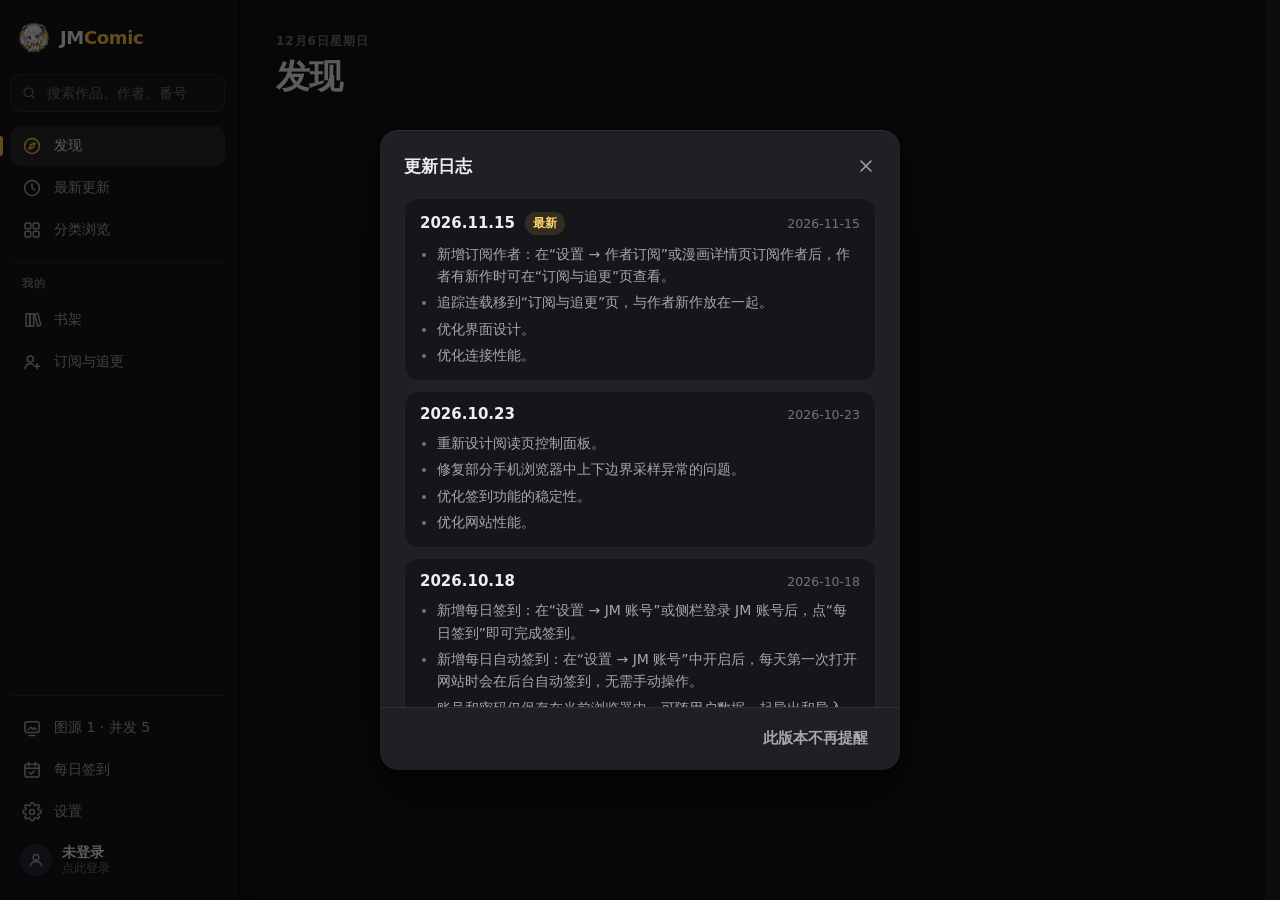
==== commit 182c9c84: "update" ====
--- a/index.html
+++ b/index.html
@@ -74,6 +74,14 @@
                         <ol class="continue-list"></ol>
                     </section>
 
+                    <section class="section continue author-updates" aria-labelledby="author-updates-title" hidden>
+                        <div class="section-head">
+                            <h2 class="section-title" id="author-updates-title">作者新作</h2>
+                            <a class="section-link" href="./subscriptions?view=authors" data-navigation="same-tab">全部</a>
+                        </div>
+                        <ol class="continue-list"></ol>
+                    </section>
+
                     <section class="section continue reading" aria-labelledby="continue-title" hidden>
                         <div class="section-head">
                             <h2 class="section-title" id="continue-title">继续阅读</h2>
--- a/style/app.css
+++ b/style/app.css
@@ -1347,6 +1347,12 @@
         background: inherit;
         pointer-events: none;
     }
+    /* 打开面板时 body 被固定住，键盘弹出后 Safari 用 body 的背景色填充面板以下的区域
+     * （延伸块画不到那里），默认是页面底色，看起来是一片黑。输入时把 body 的背景色
+     * 换成面板色，再叠一层页面底色的渐变，页面本身看起来不变，只改 Safari 取到的颜色。 */
+    body:has(> .sheet.is-open:not(.navigation-drawer, .changelog-sheet) :is(input, textarea):focus) {
+        background: linear-gradient(var(--bg), var(--bg)) var(--elevated);
+    }
 }
 .sheet-panel {
     position: relative;
@@ -1441,6 +1447,12 @@
 .changelog-sheet::before,
 .changelog-sheet::after { display: none; }
 .changelog-sheet .sheet-backdrop { transition: none; }
+/* 手机上贴满屏幕的半透明遮罩会被 Safari 当成固定元素，把底栏下方填成一整块不透明的深色。
+ * 改为遮罩透明（仍可点击关闭），直接把页面调暗，底栏下面照常显示变暗的页面。 */
+@media (max-width: 699px) {
+    .changelog-sheet .sheet-backdrop { background: transparent; }
+    body:has(> .changelog-sheet.is-open) > :not(.sheet) { filter: brightness(0.38); }
+}
 .changelog-sheet .sheet-panel {
     width: min(520px, 100%);
     max-height: min(640px, 100%);
